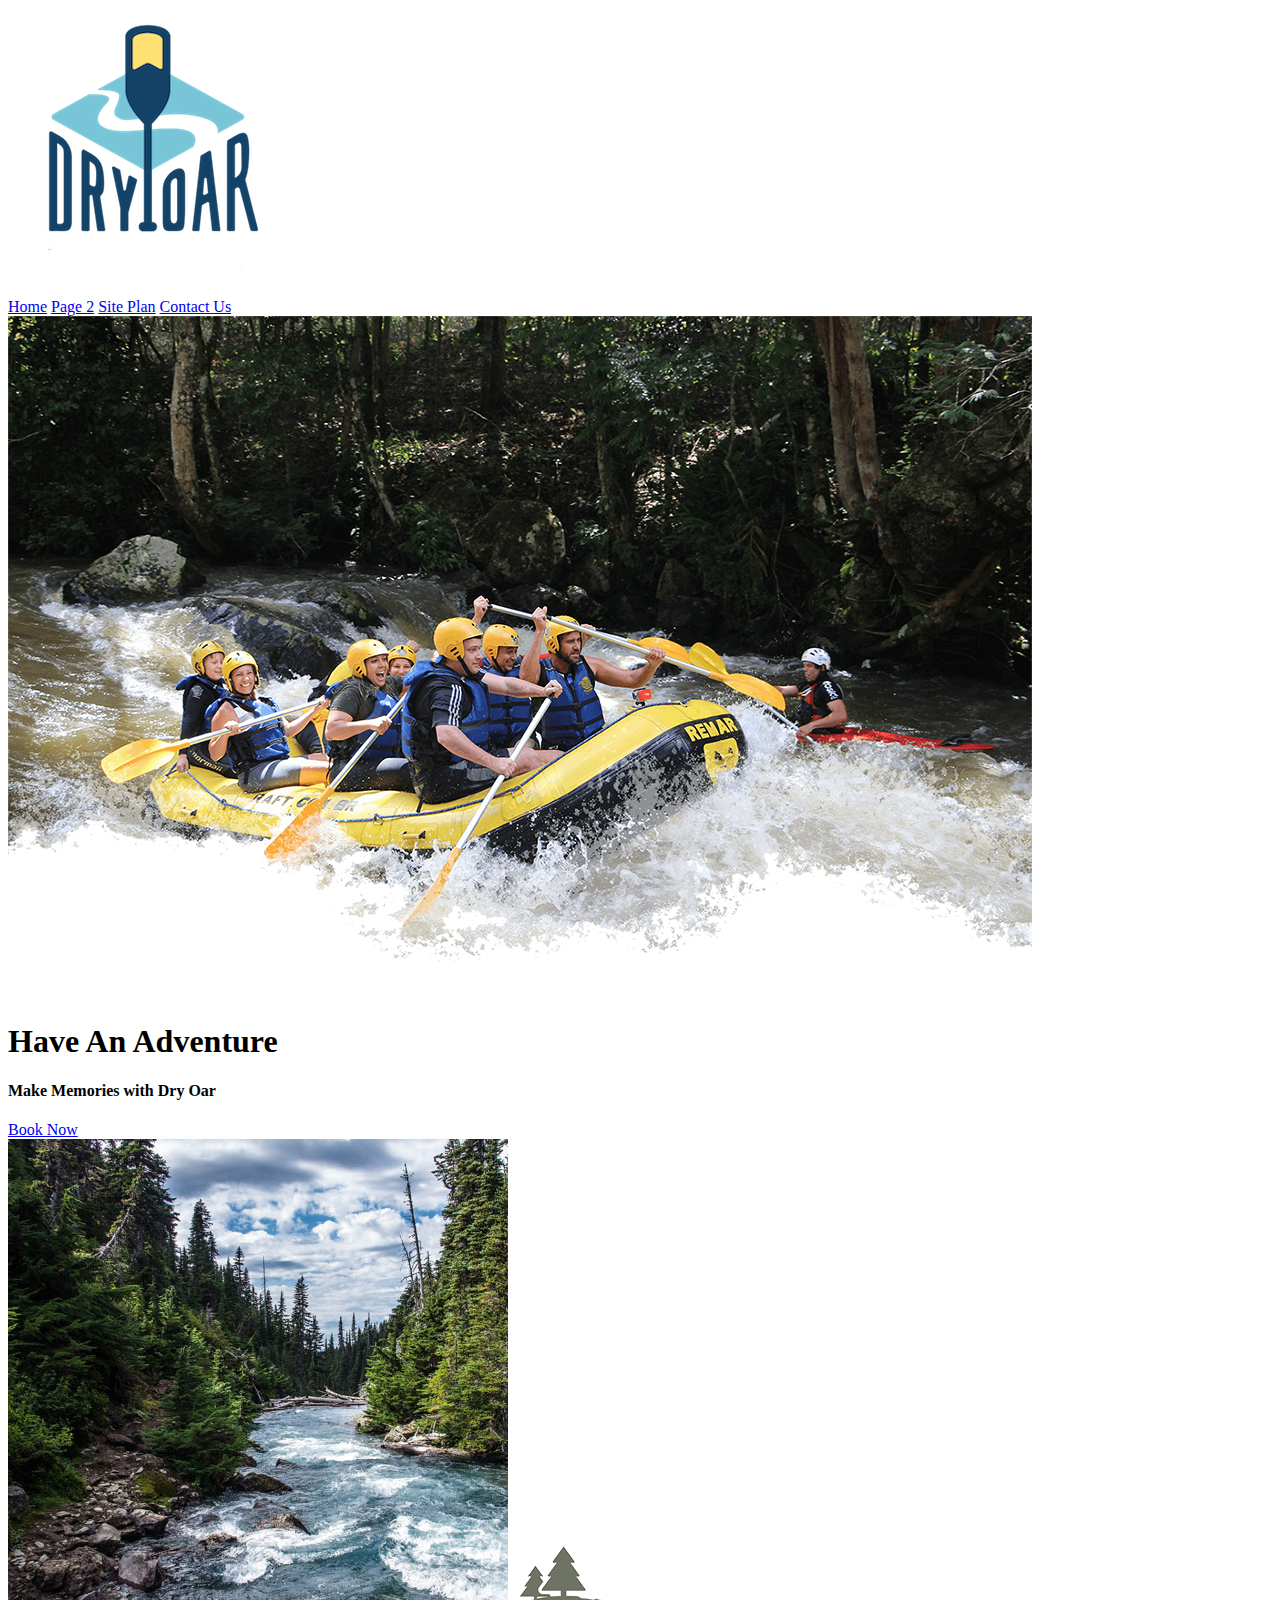
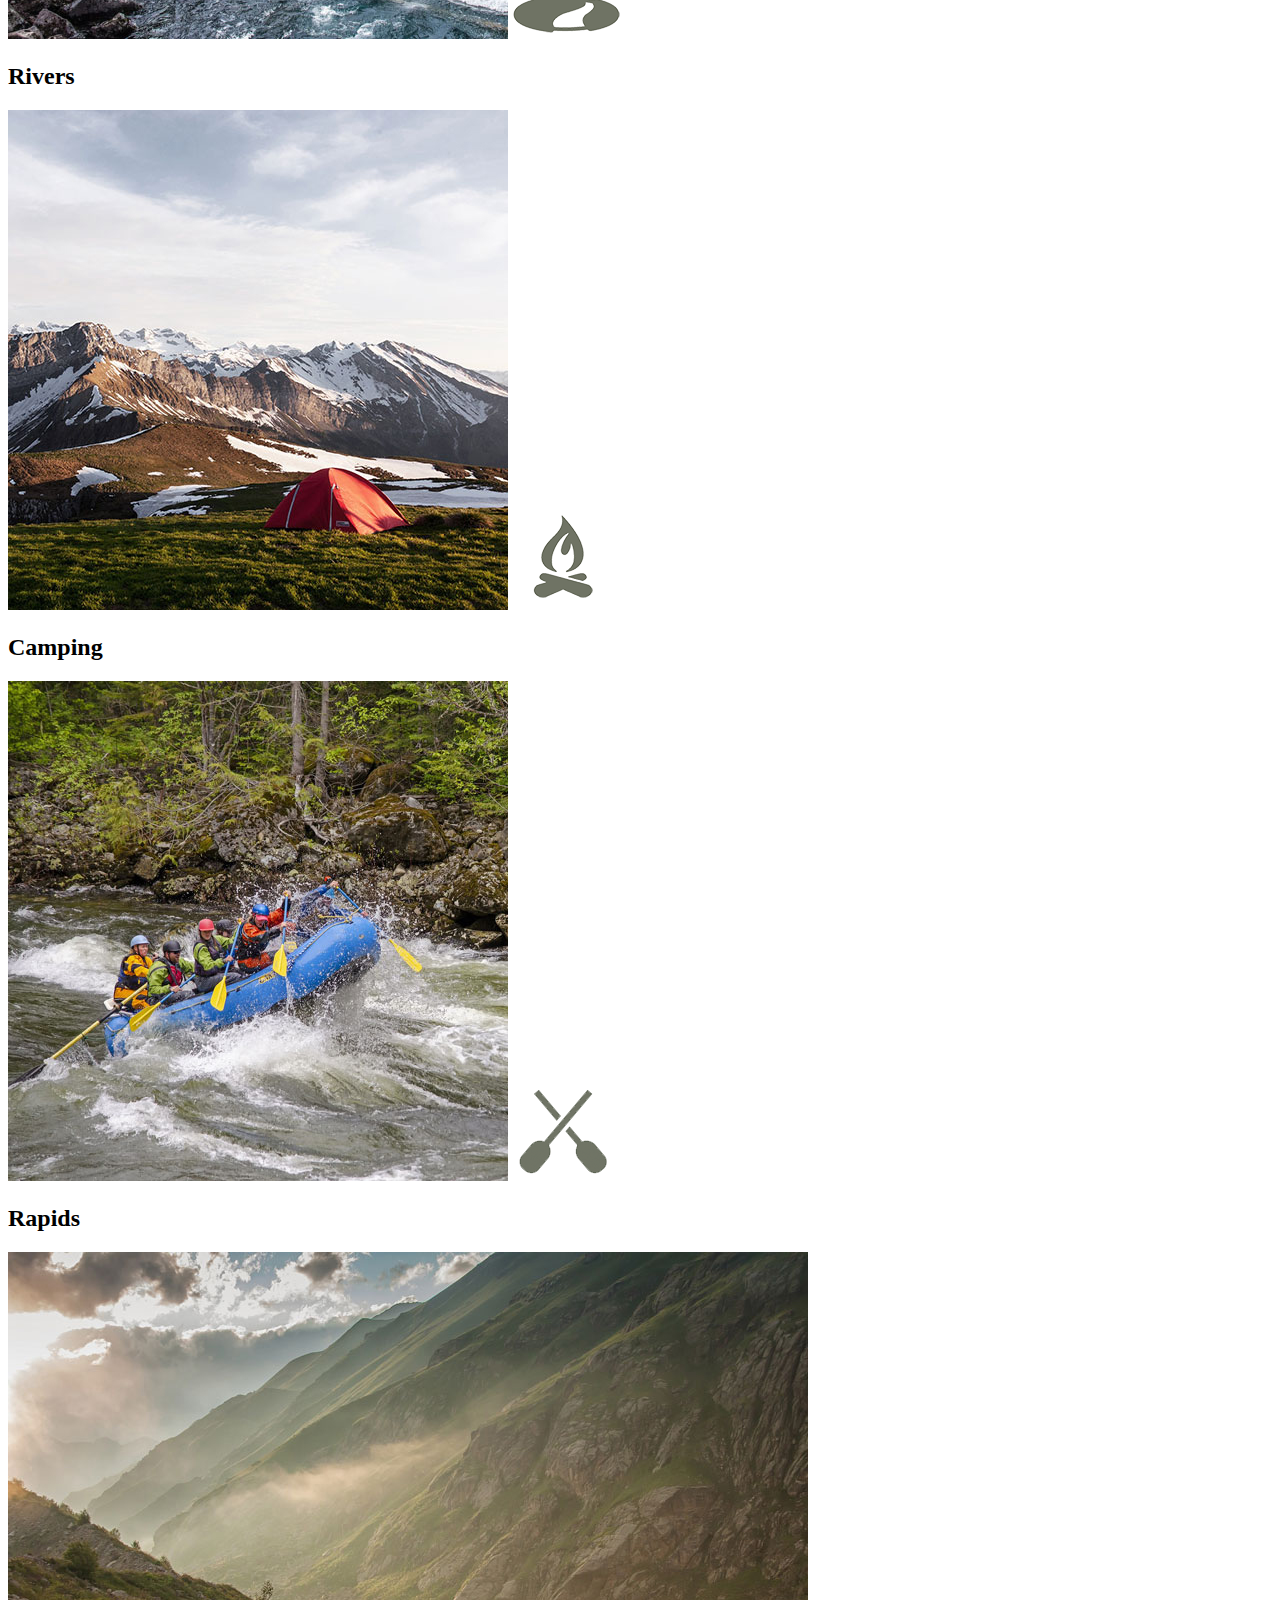
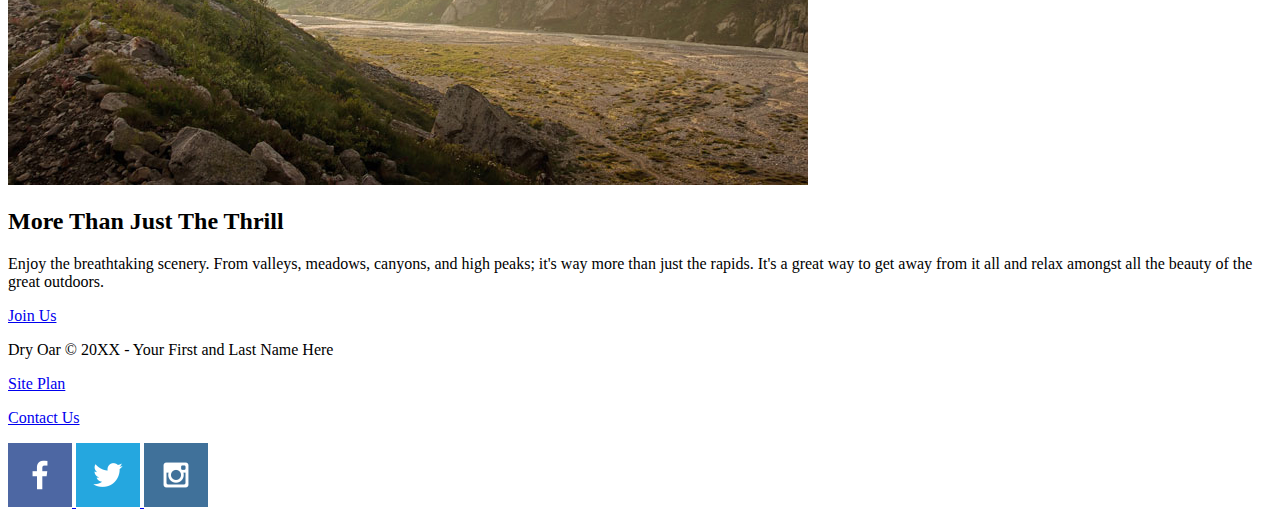
==== wwr/index.html @ 4fd307d6 "added a home page to my wwr page." ====
<!DOCTYPE html>
<html lang="en"> 
<head>
    <meta charset="UTF-8">
    <meta http-equiv="X-UA-Compatible" content="IE=edge">
    <meta name="viewport" content="width=device-width, initial-scale=1.0">
    <title>Whitewater Rating Made Easy</title>
</head>
<body>
    <header>
        <a id="logo_link" href="index.html">
            <img class="logo" src="images/logo.png" alt="Dry Oar Logo">
        </a>
        <nav>
            <a href="index.html">Home</a>
            <a href="#">Page 2</a>
            <a href="site-plan-rafting.html">Site Plan</a>
            <a href="contactus.html">Contact Us</a>
        </nav>
    </header>
<div id="hero">
    <div id="hero-box">
        <img id="hero-img" src="images/hero.png" alt="People enjoying white water rafting">
    </div>
    <section id="hero-msg">
        <h1 class="home-title">Have An Adventure</h1>
        <h4>Make Memories with Dry Oar </h4>
        <div class='button-box'>
            <a class='book' href="contactus.html">Book Now</a>
        </div>
    </section>
</div>
<main class="home-grid">
    <section class="rivers-card">
        <img class="card-img" src="images/rivers.jpg" alt="river in forest">
        <img class="icon" src="images/river_icon.png" alt="river icon">
        <h2>Rivers</h2>
    </section>
    <section class="camping-card">
        <img class="card-img" src="images/camping.jpg" alt="tent in mountains">
        <img class="icon" src="images/fire_icon.png" alt="fire icon">
        <h2>Camping</h2>
    </section>
    <section class="rapids-card">
        <img class="card-img" src="images/rapids.jpg" alt="rafting boat">
        <img class="icon" src="images/oars.png" alt="oars icon">
        <h2>Rapids</h2>
    </section>
    <img class="mountains" src="images/mountains.jpg" alt="Misty mountains">
    <section class="msg">
        <h2>More Than Just The Thrill</h2>
        <p>Enjoy the breathtaking scenery. From valleys, meadows, canyons, and high peaks; it's way more than just the rapids. It's a great way to get away from it all and relax amongst all the beauty of the great outdoors. </p>
        <a class='join' href="rivers.html">Join Us</a>
    </section>
</main>
<footer>
    <p>Dry Oar &copy; 20XX - Your First and Last Name Here</p>
    <p><a href="site-plan-rafting.html">Site Plan</a></p>
    <p><a href="contactus.html">Contact Us</a></p>
    <div class="social">
        <a href="https://facebook.com">
            <img src="images/facebook.png" alt="fb icon">
        </a>
        <a href="https://twitter.com">
            <img src="images/twitter.png" alt="twitter icon">
        </a>
        <a href="https://instagram.com">
            <img src="images/instagram.png" alt="instagram icon">
        </a>
    </div>
</footer>
</body>
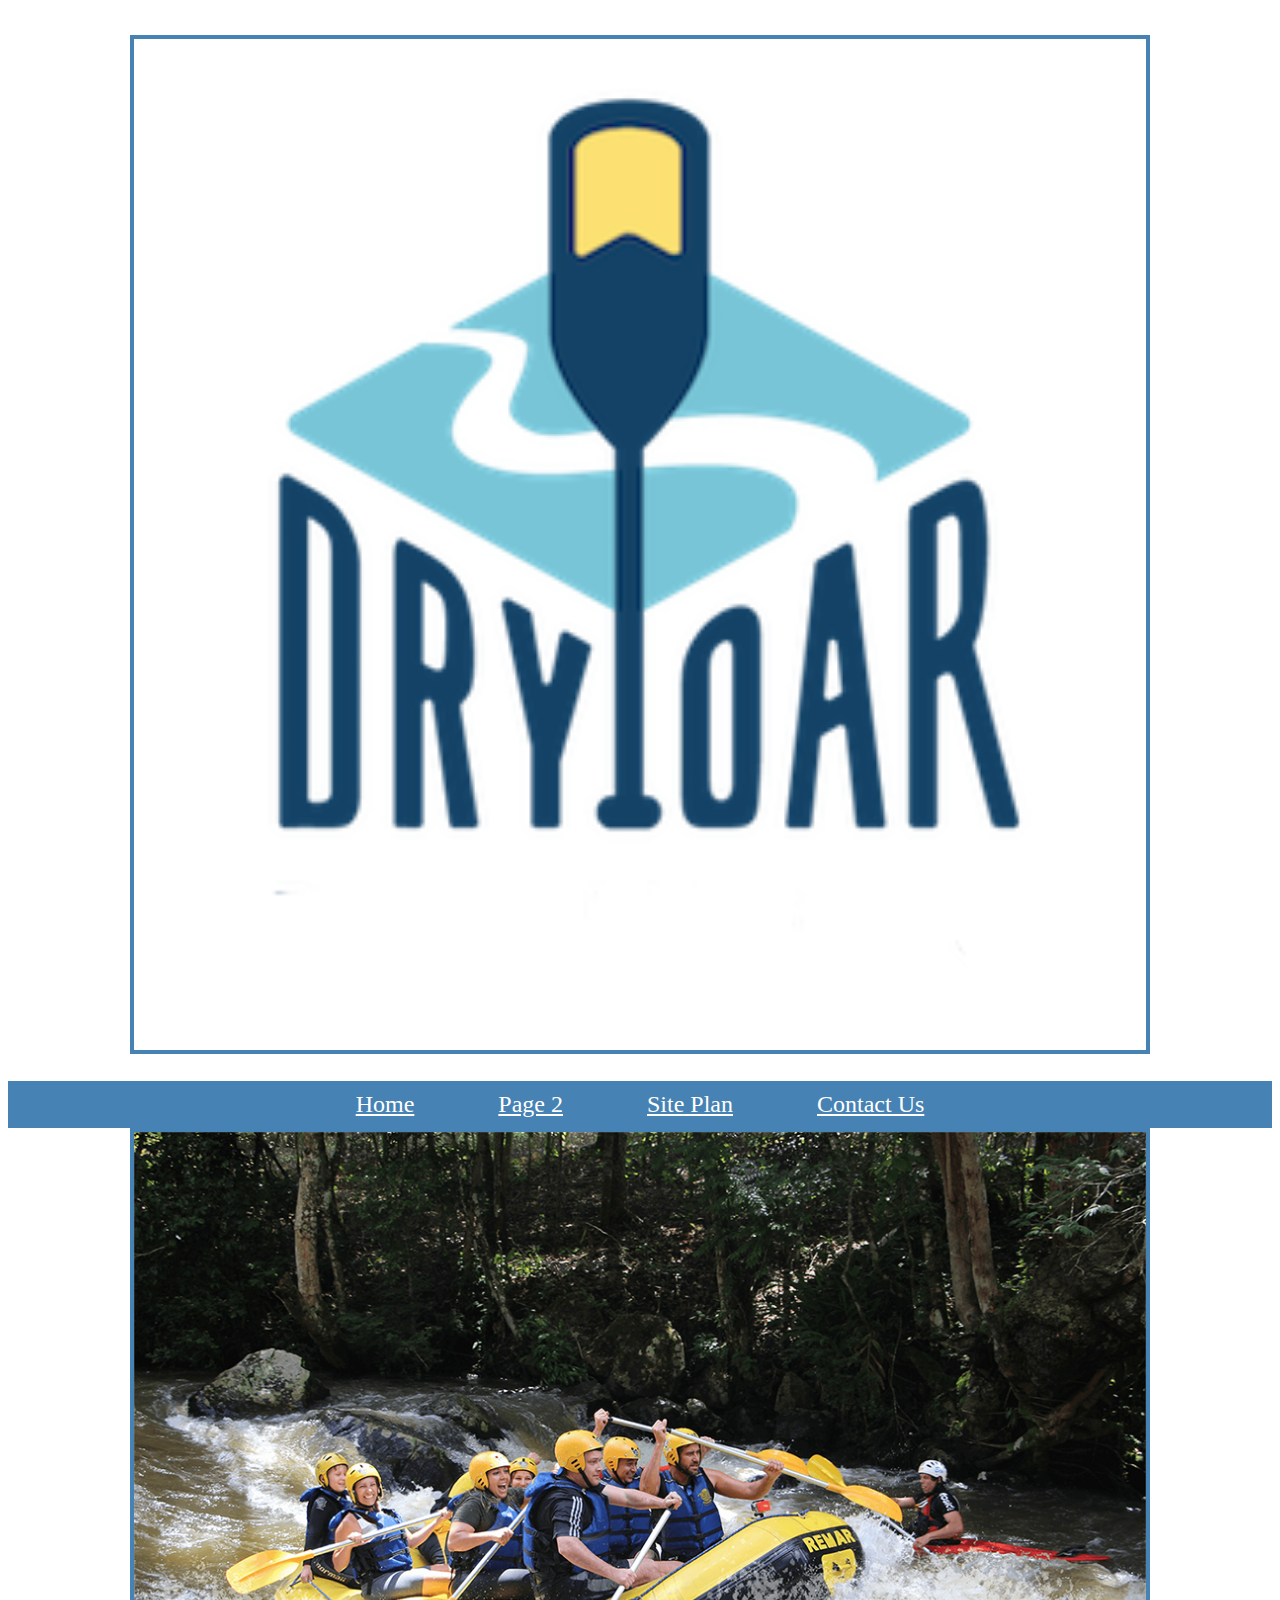
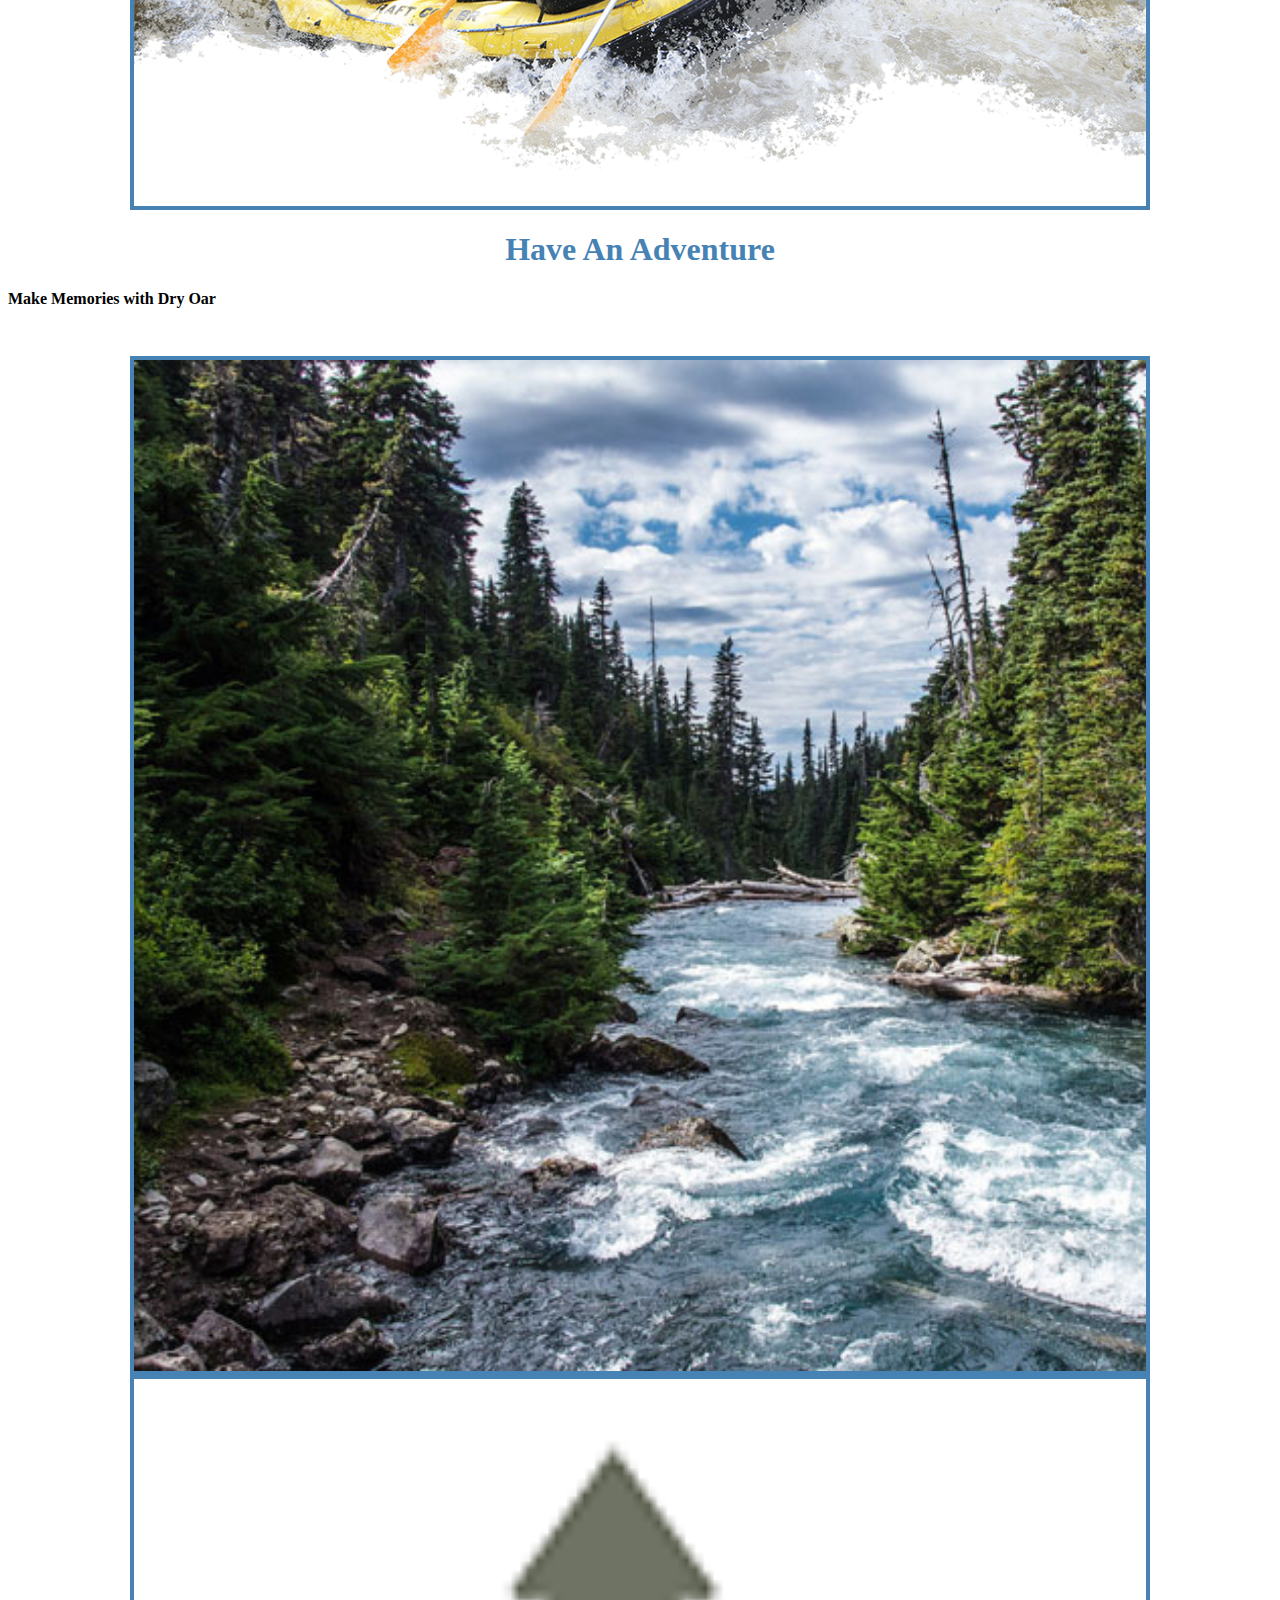
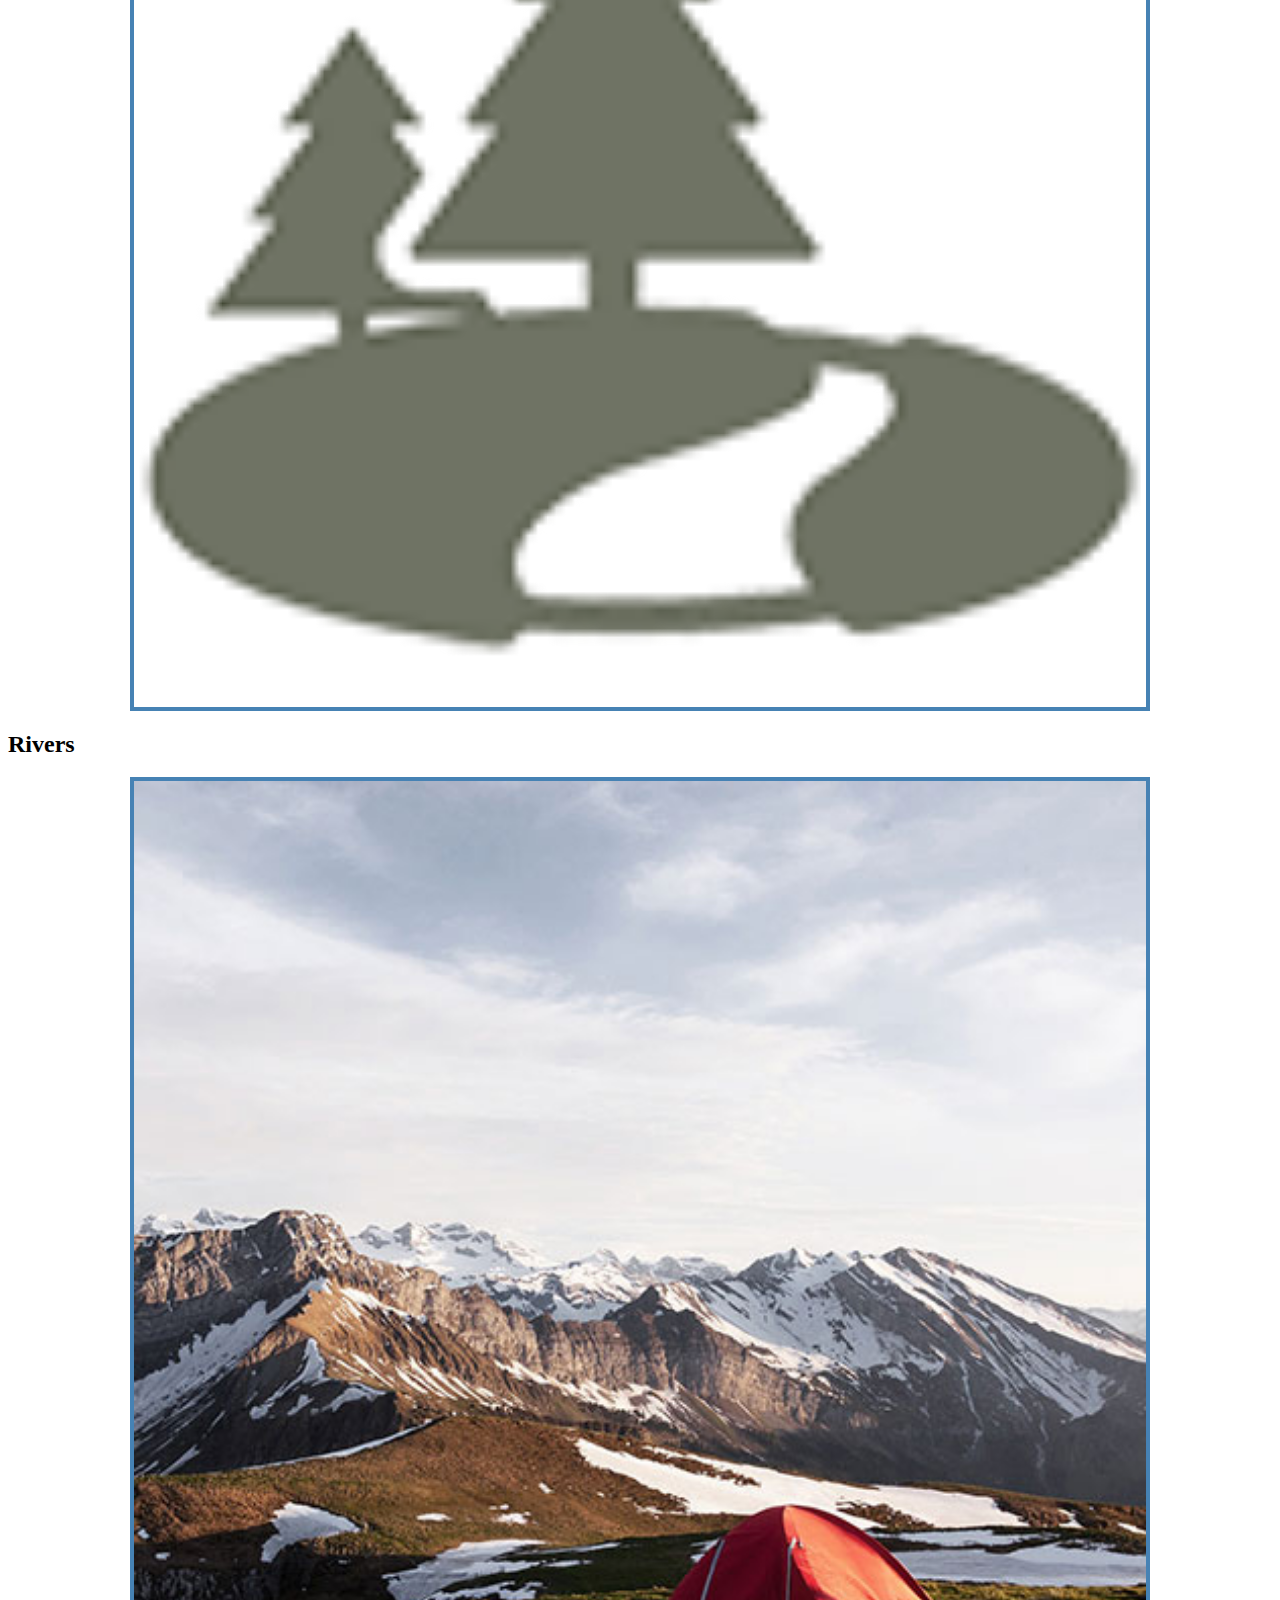
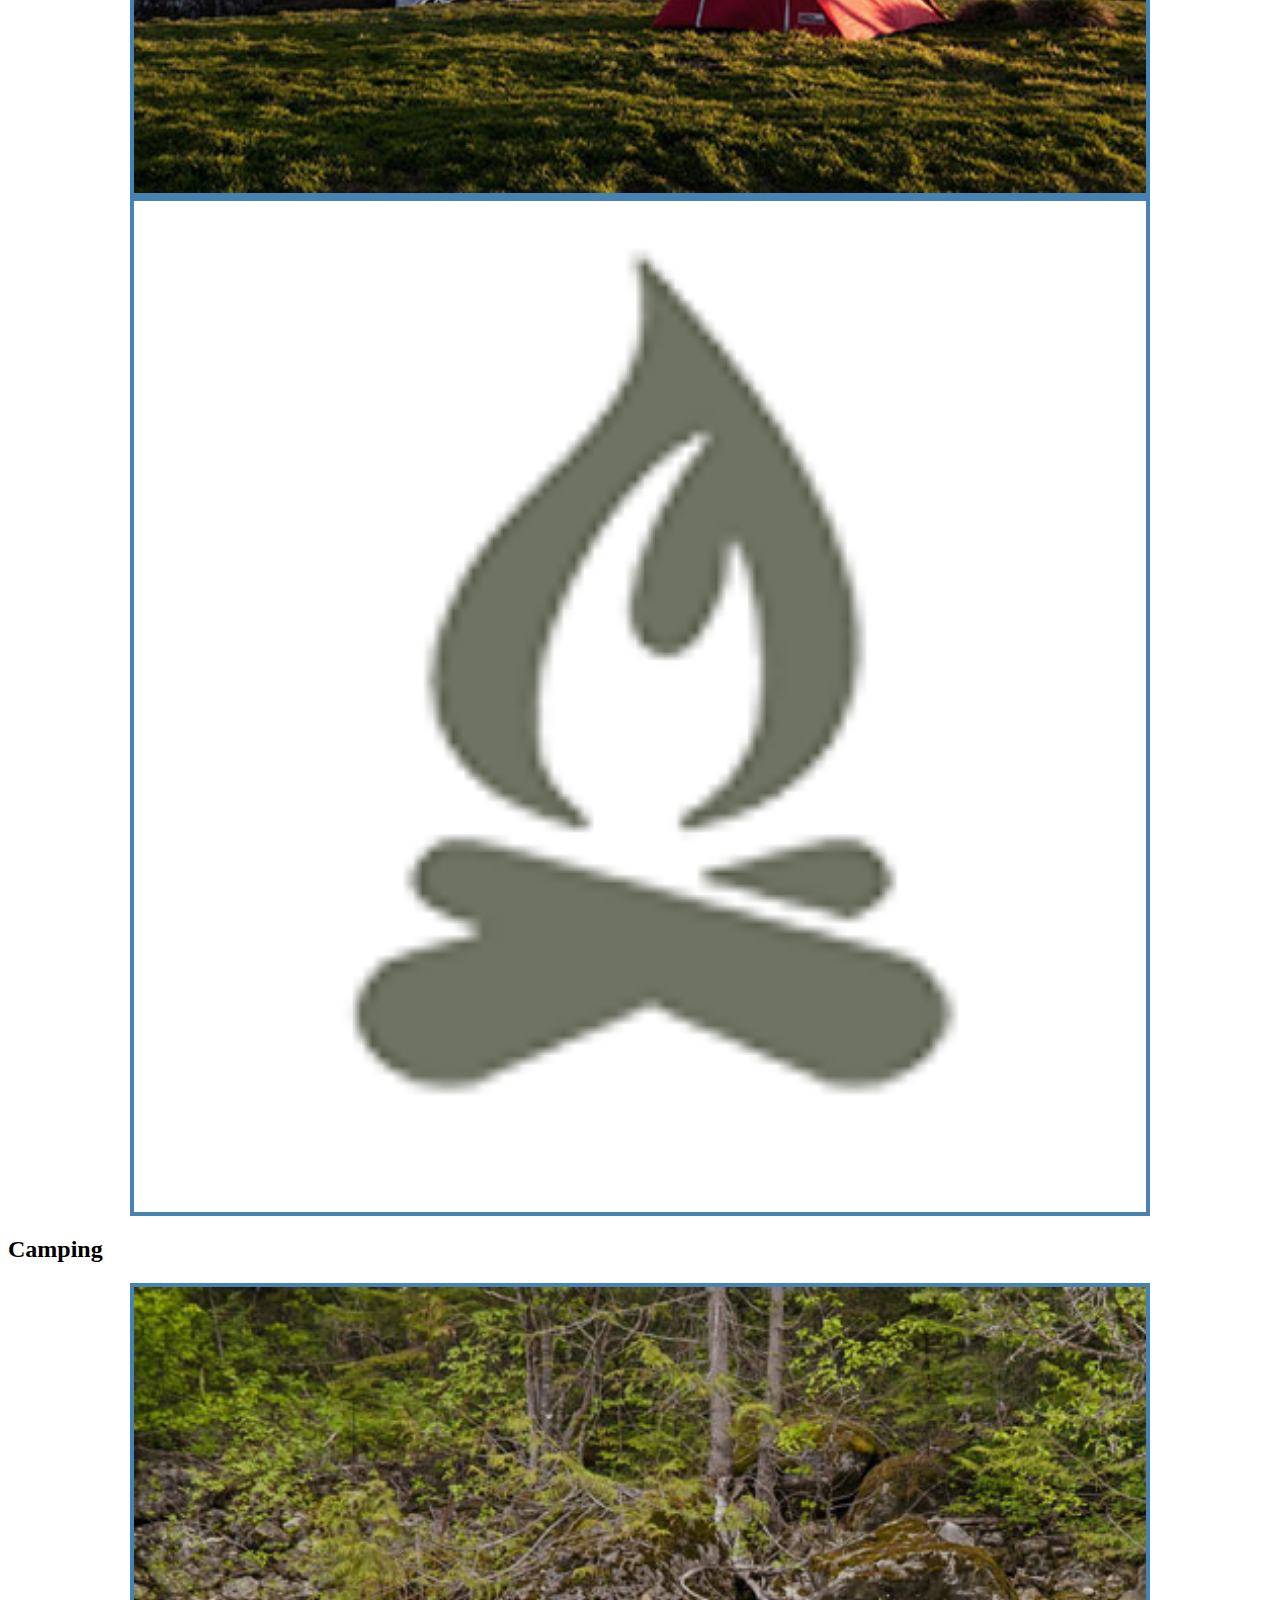
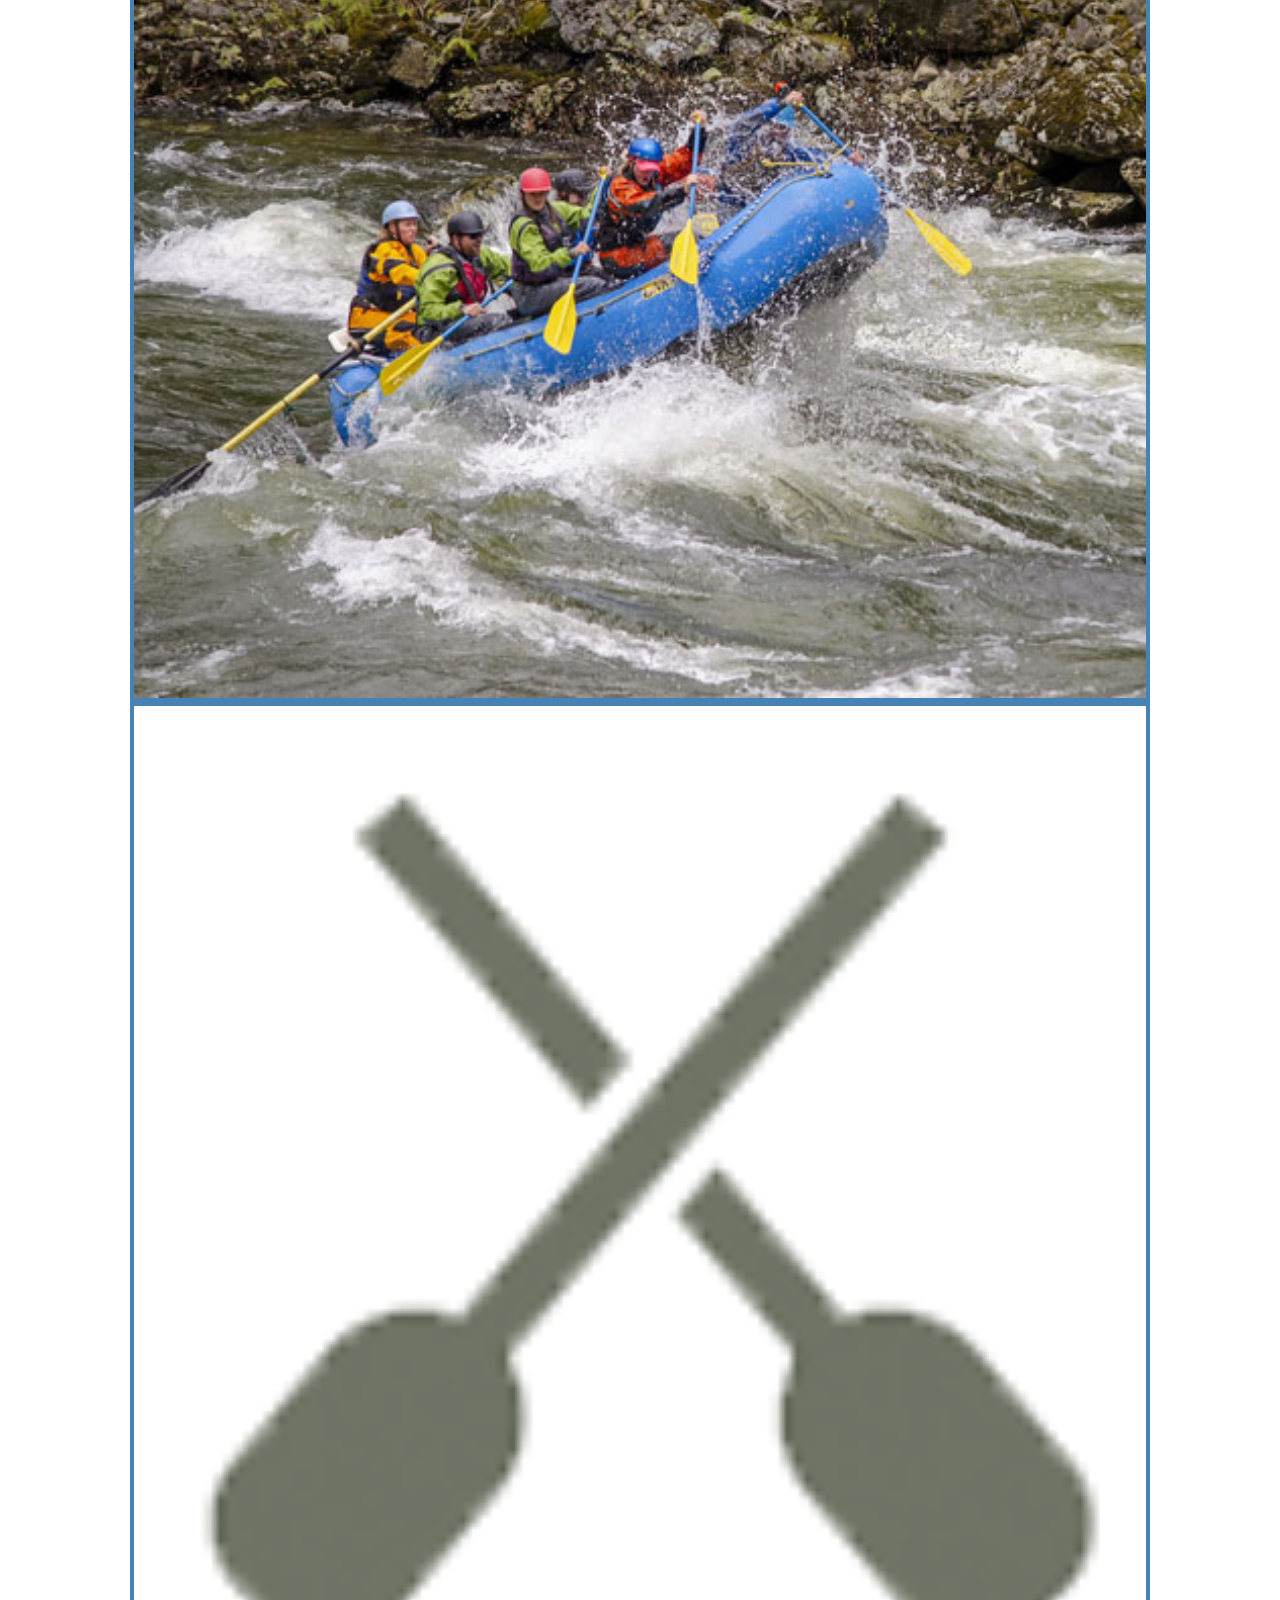
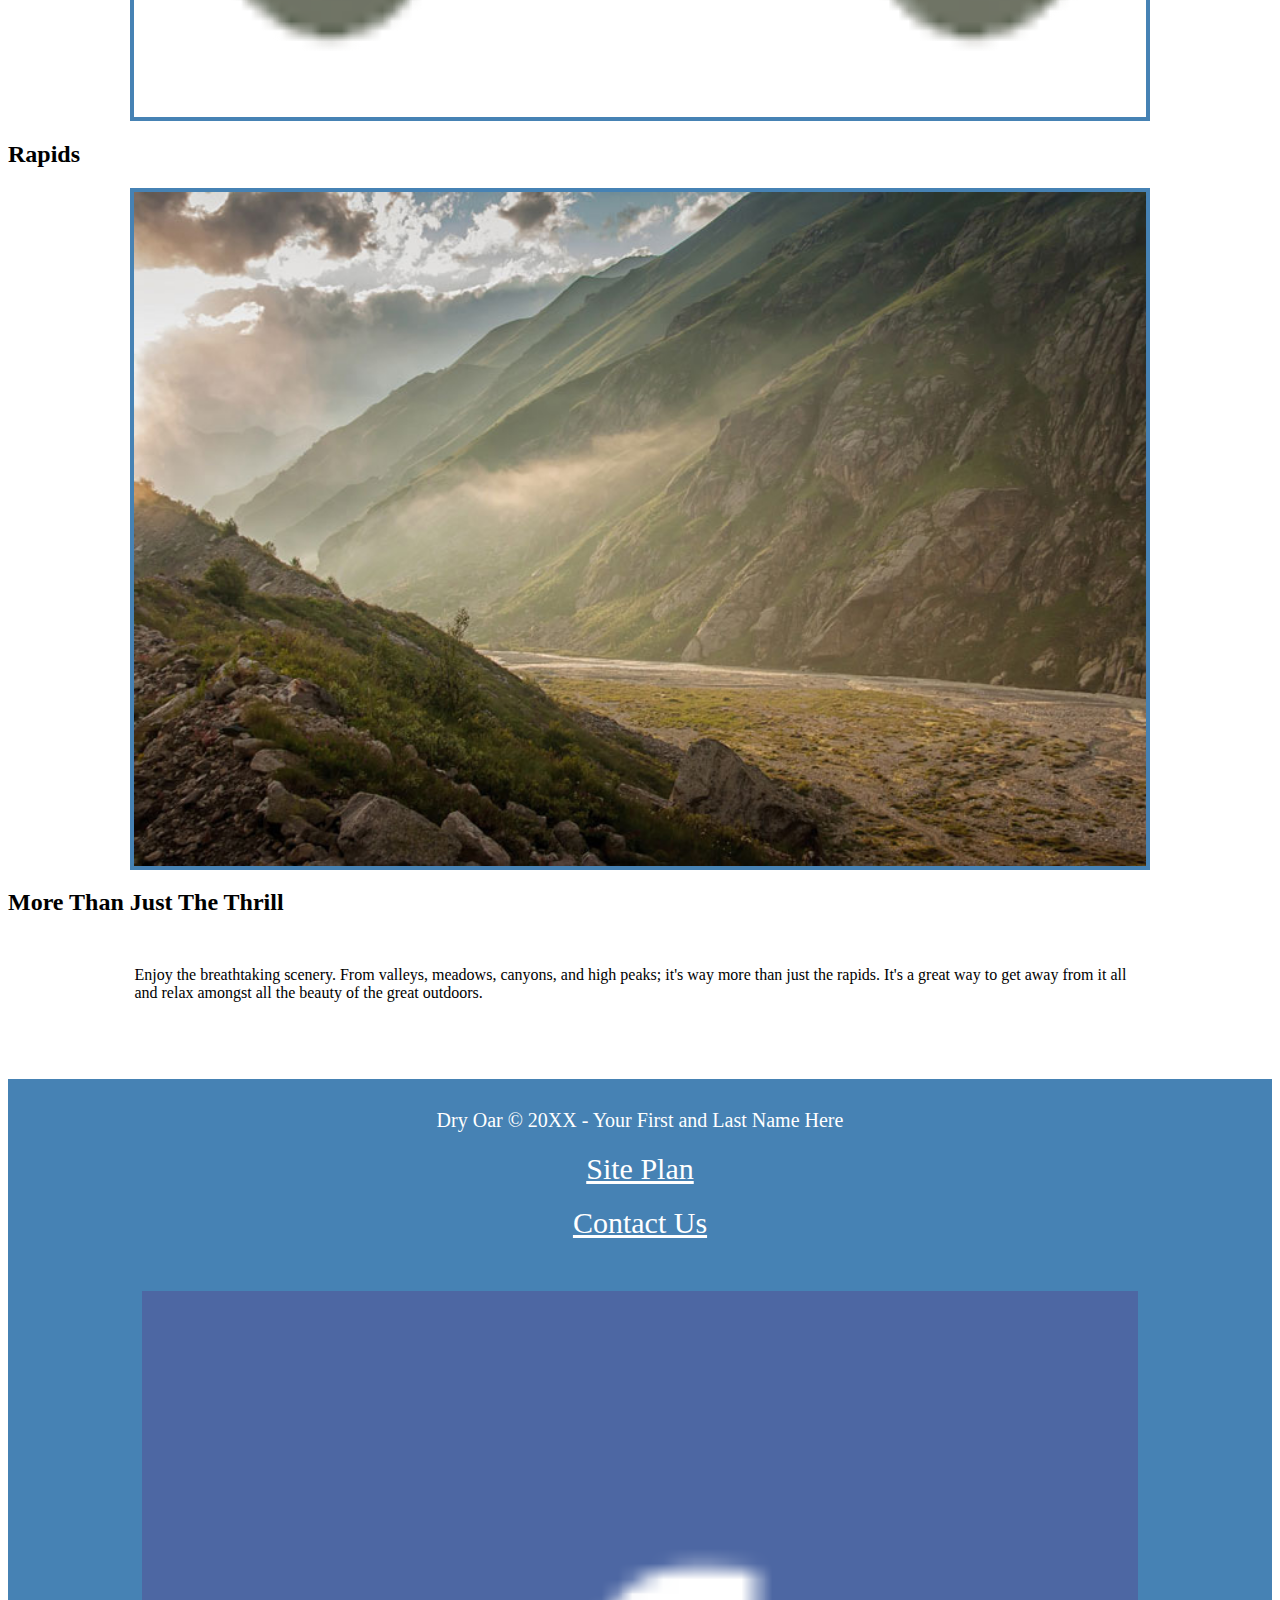
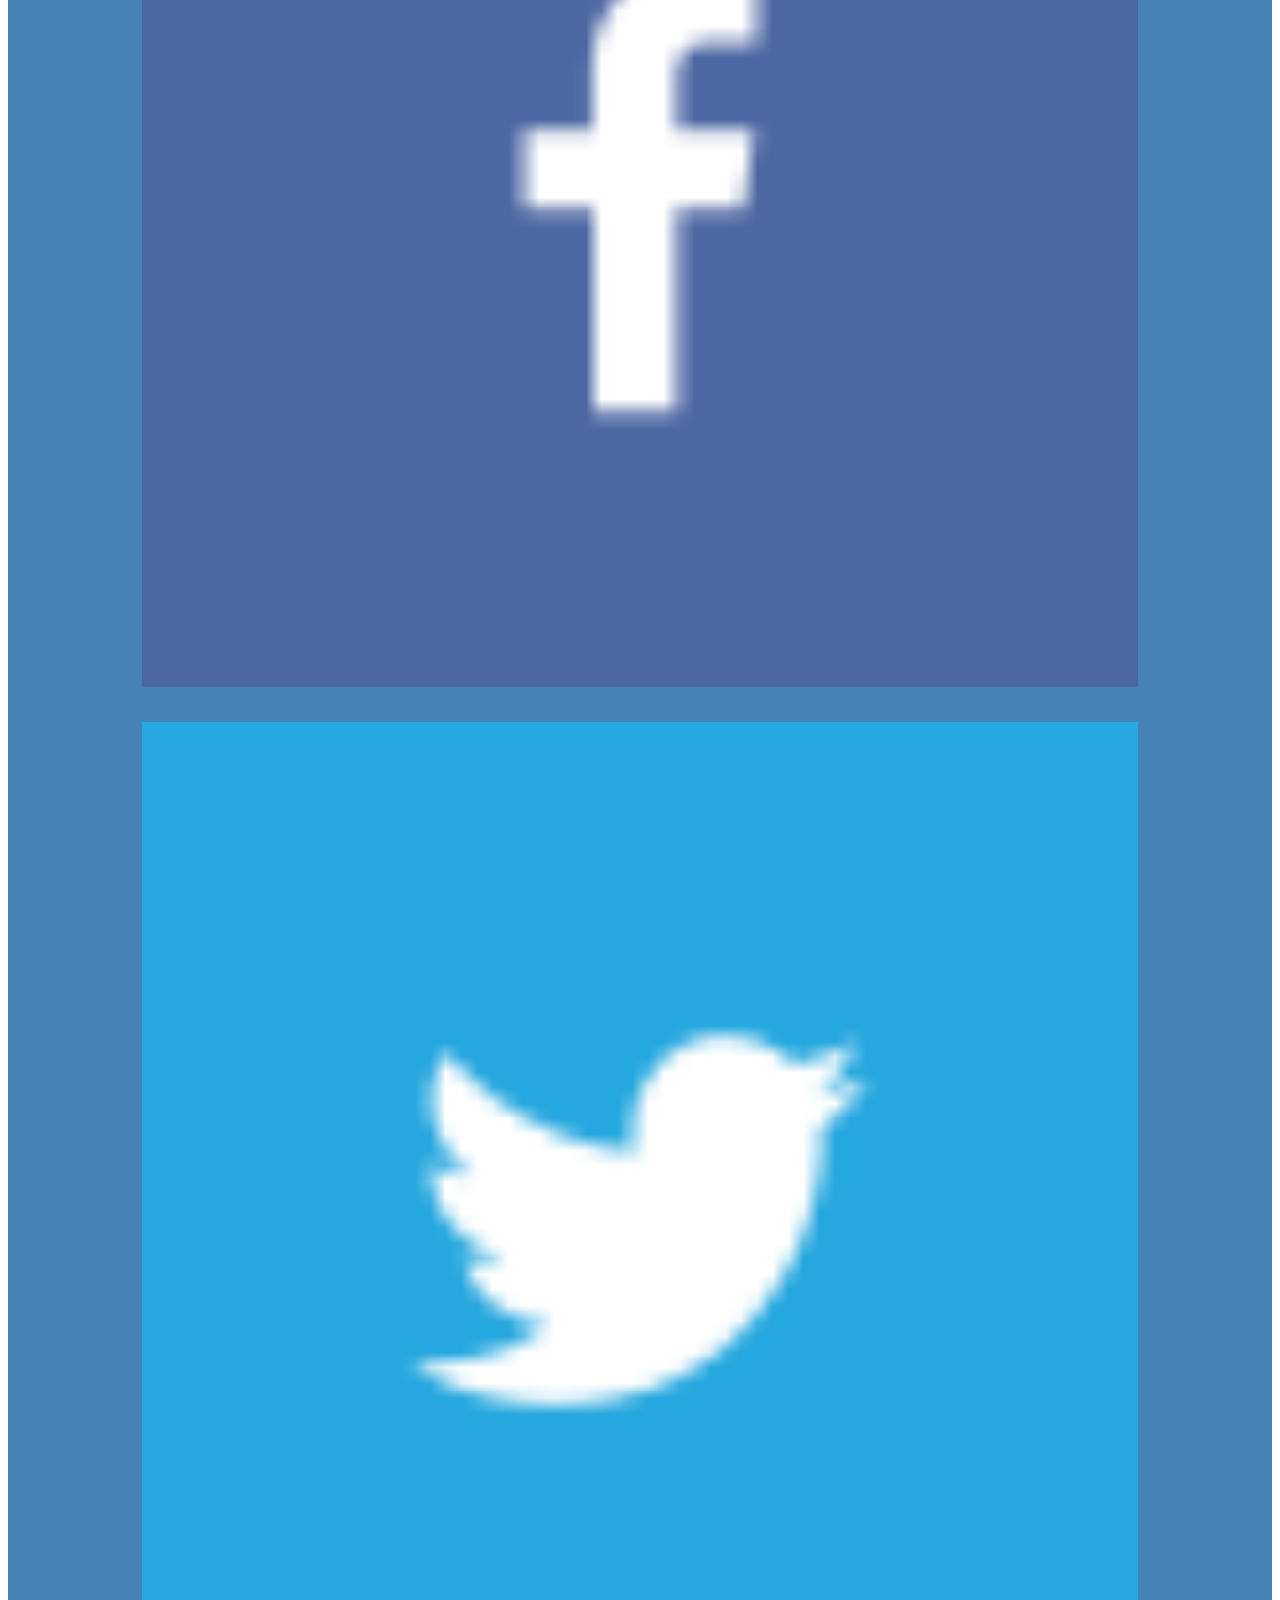
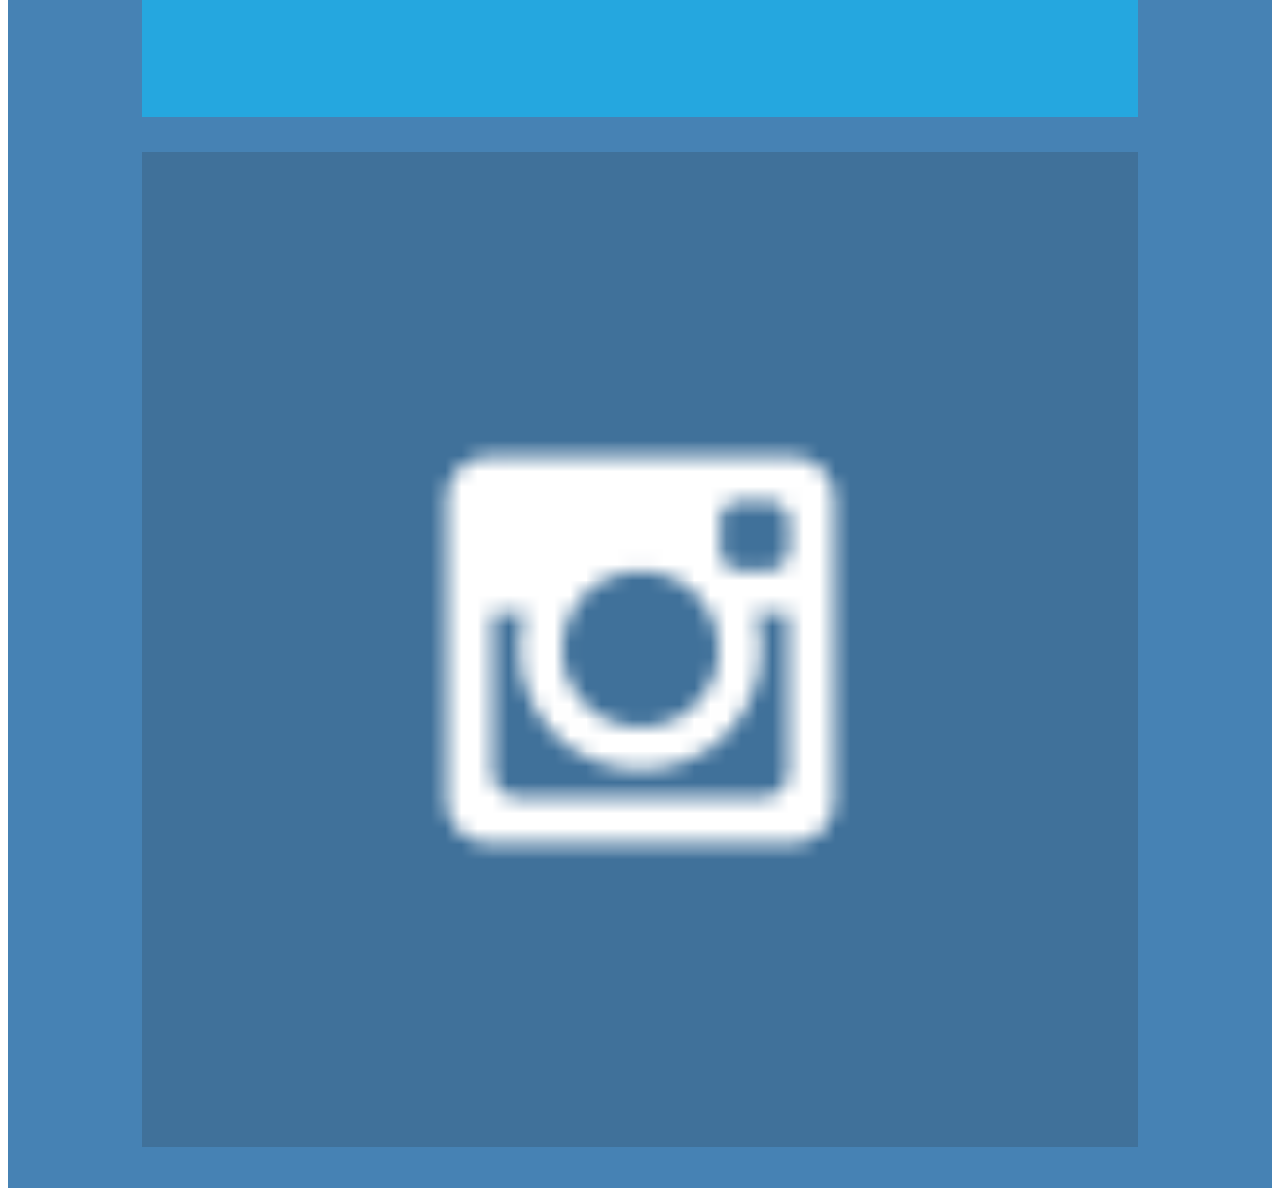
==== commit 486f2be0: "added new css to two of my pages" ====
--- a/wwr/index.html
+++ b/wwr/index.html
@@ -1,6 +1,7 @@
 <!DOCTYPE html>
 <html lang="en"> 
 <head>
+    <link rel="stylesheet" href="styles/style.css">
     <meta charset="UTF-8">
     <meta http-equiv="X-UA-Compatible" content="IE=edge">
     <meta name="viewport" content="width=device-width, initial-scale=1.0">
@@ -59,13 +60,20 @@
     <p><a href="contactus.html">Contact Us</a></p>
     <div class="social">
         <a href="https://facebook.com">
+            <a href="https://facebook.com" target="_blank">
+
             <img src="images/facebook.png" alt="fb icon">
         </a>
         <a href="https://twitter.com">
+            <a href="https://twitter.com" target="_blank">
+
             <img src="images/twitter.png" alt="twitter icon">
         </a>
         <a href="https://instagram.com">
+            <a href="https://instagram.com" target="_blank">
+
             <img src="images/instagram.png" alt="instagram icon">
+
         </a>
     </div>
 </footer>
--- a/wwr/styles/style.css
+++ b/wwr/styles/style.css
@@ -0,0 +1,7 @@
+a {color: white;margin: 40px;font-size: 1.5em;}
+h1{text-align: center; color: steelblue;}
+img {width: 80%; display: block; margin: 0 auto; border: 4px solid steelblue;}
+main p {width: 80%; margin: 50px auto;}
+nav, footer {text-align: center; background-color: steelblue; color: white; padding: 10px;}
+footer p {font-size: 20px; margin: 20px auto;}
+a:hover {background-color: white; color: steelblue;}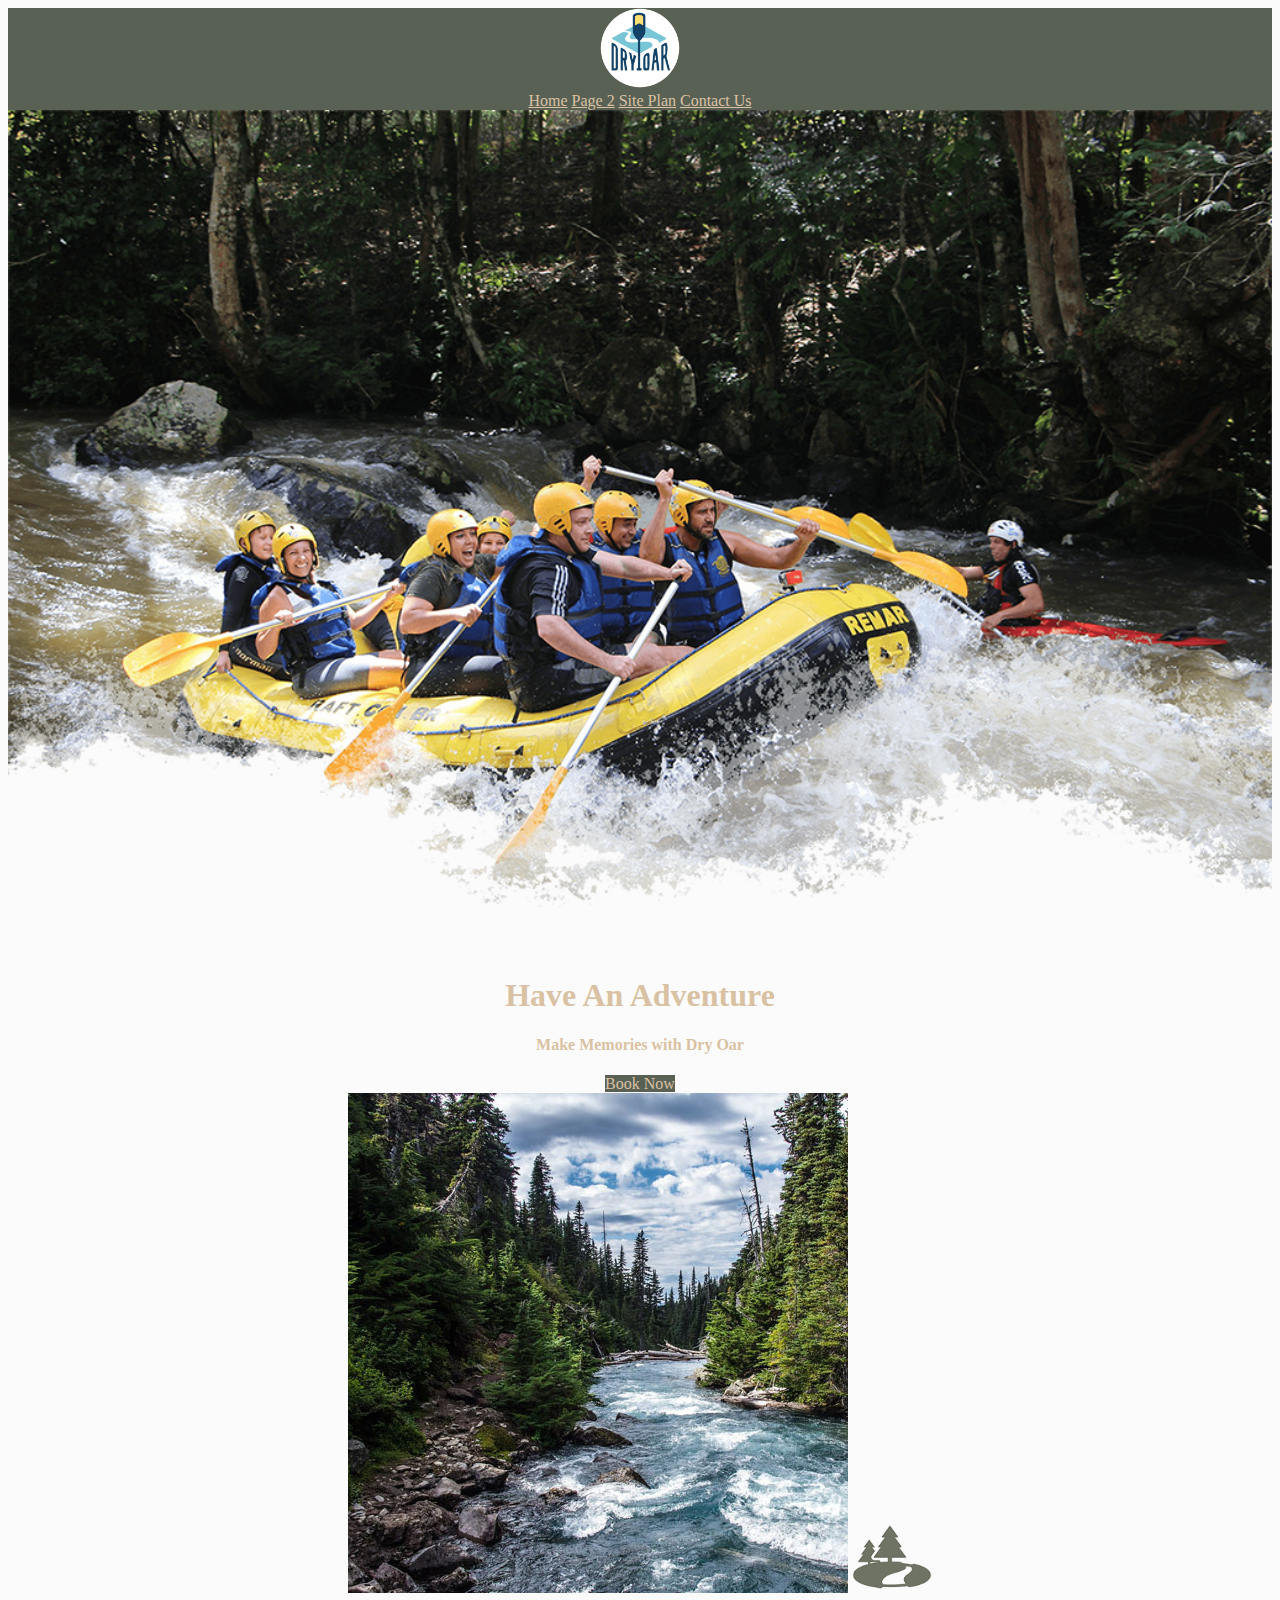
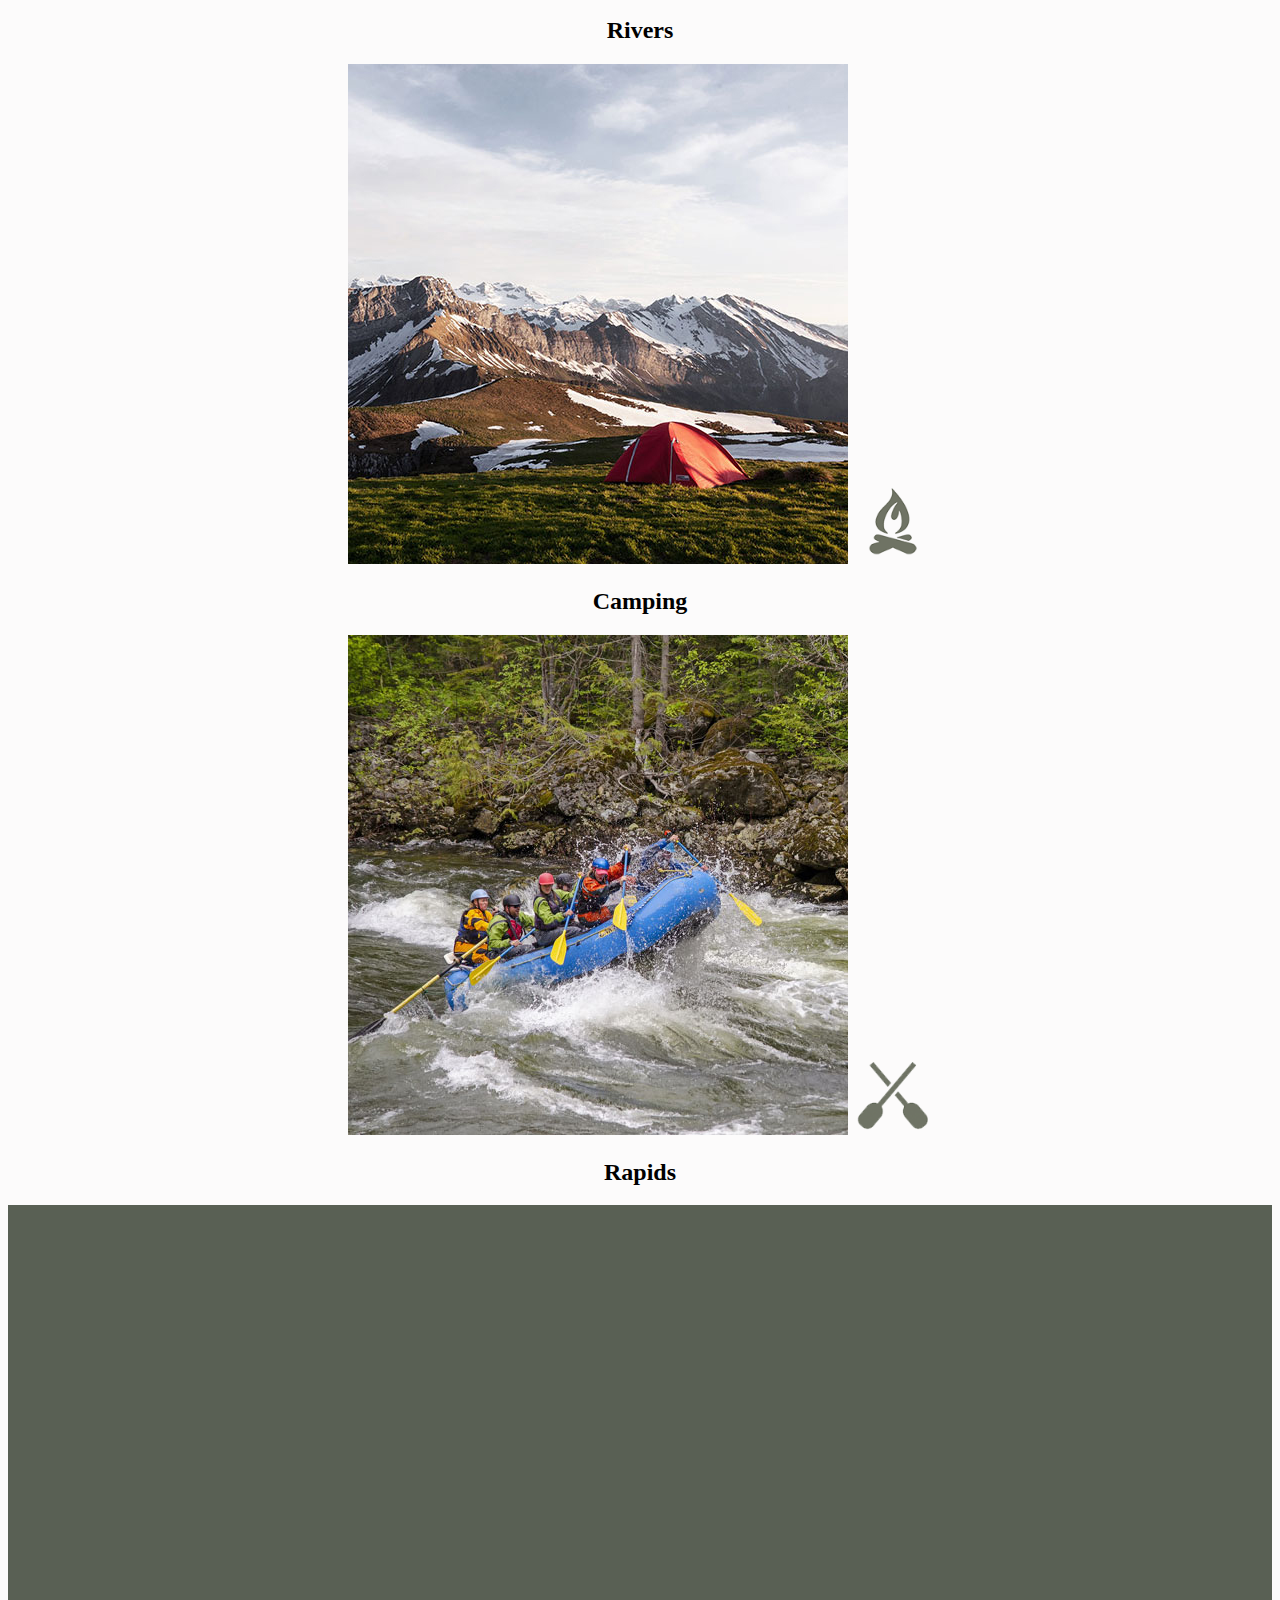
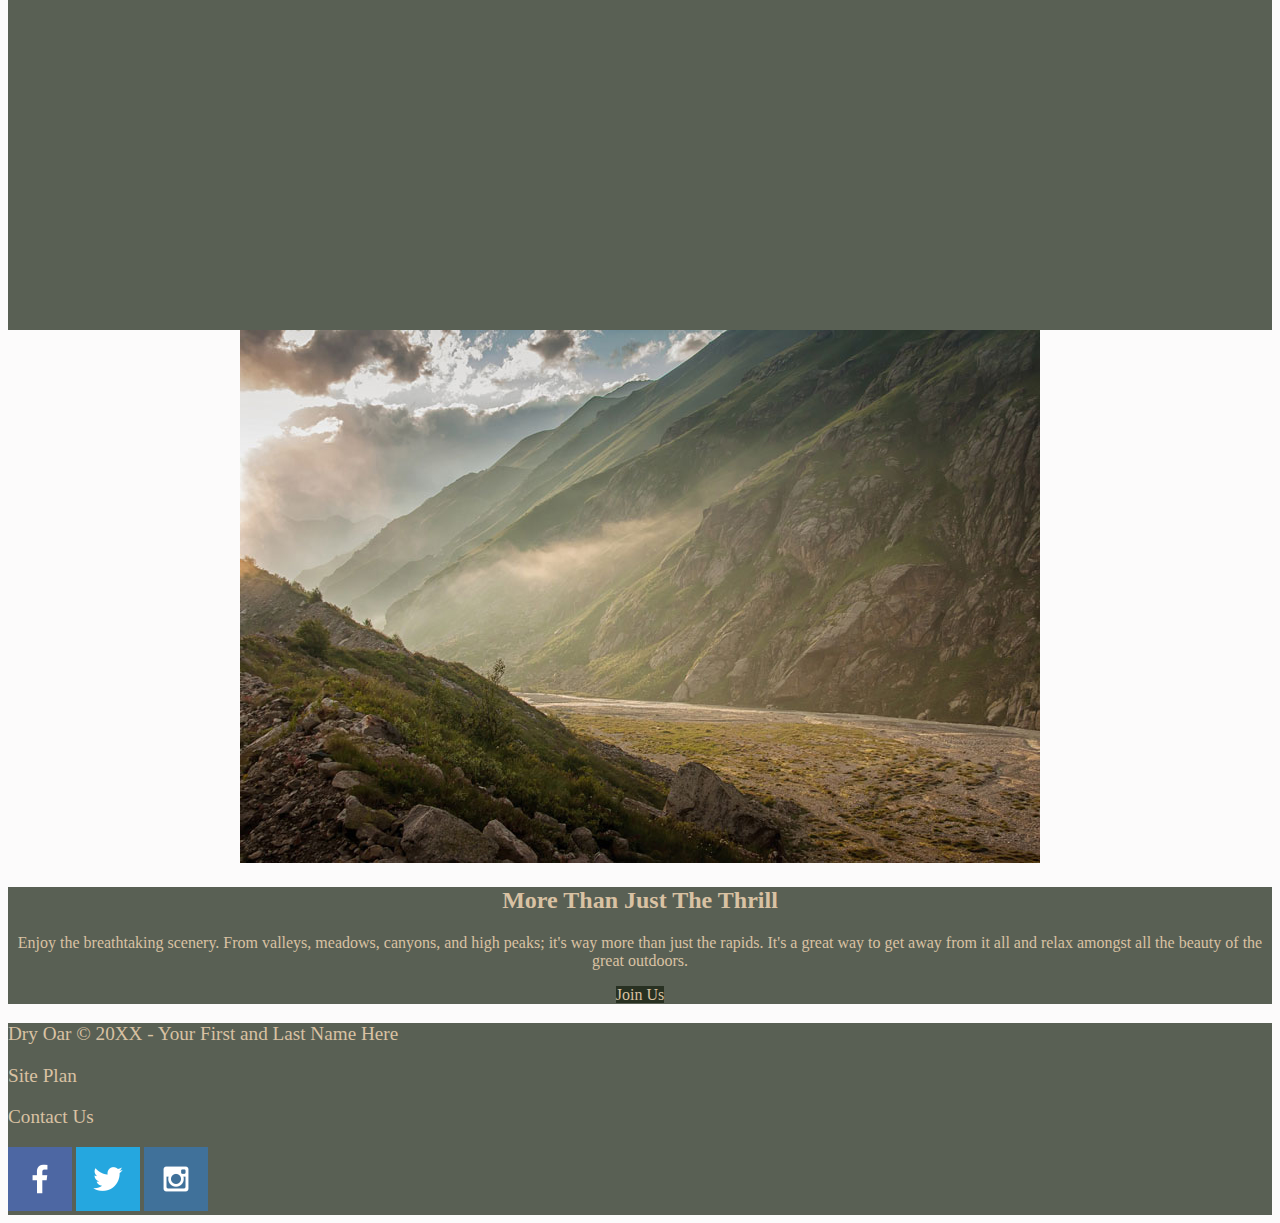
==== commit 4bdd78f4: "added all the css needed for the index created for wwr" ====
--- a/wwr/index.html
+++ b/wwr/index.html
@@ -8,52 +8,55 @@
     <title>Whitewater Rating Made Easy</title>
 </head>
 <body>
-    <header>
-        <a id="logo_link" href="index.html">
-            <img class="logo" src="images/logo.png" alt="Dry Oar Logo">
-        </a>
-        <nav>
-            <a href="index.html">Home</a>
-            <a href="#">Page 2</a>
-            <a href="site-plan-rafting.html">Site Plan</a>
-            <a href="contactus.html">Contact Us</a>
-        </nav>
-    </header>
-<div id="hero">
-    <div id="hero-box">
-        <img id="hero-img" src="images/hero.png" alt="People enjoying white water rafting">
+    <div id="content">
+            <header>
+                <a id="logo_link" href="index.html">
+                    <img class="logo" src="images/logo.png" alt="Dry Oar Logo">
+                </a>
+                <nav>
+                    <a href="index.html">Home</a>
+                    <a href="#">Page 2</a>
+                    <a href="site-plan-rafting.html">Site Plan</a>
+                    <a href="contactus.html">Contact Us</a>
+                </nav>
+            </header>
+        <div id="hero">
+            <div id="hero-box">
+                <img id="hero-img" src="images/hero.png" alt="People enjoying white water rafting">
+            </div>
+            <section id="hero-msg">
+                <h1 class="home-title">Have An Adventure</h1>
+                <h4>Make Memories with Dry Oar </h4>
+                <div class='button-box'>
+                    <a class='book' href="contactus.html">Book Now</a>
+                </div>
+            </section>
+        </div>
+        <main class="home-grid">
+            <section class="rivers-card">
+                <img class="card-img" src="images/rivers.jpg" alt="river in forest">
+                <img class="icon" src="images/river_icon.png" alt="river icon">
+                <h2>Rivers</h2>
+            </section>
+            <section class="camping-card">
+                <img class="card-img" src="images/camping.jpg" alt="tent in mountains">
+                <img class="icon" src="images/fire_icon.png" alt="fire icon">
+                <h2>Camping</h2>
+            </section>
+            <section class="rapids-card">
+                <img class="card-img" src="images/rapids.jpg" alt="rafting boat">
+                <img class="icon" src="images/oars.png" alt="oars icon">
+                <h2>Rapids</h2>
+            </section>
+            <div id="background"></div>
+            <img class="mountains" src="images/mountains.jpg" alt="Misty mountains">
+            <section class="msg">
+                <h2>More Than Just The Thrill</h2>
+                <p>Enjoy the breathtaking scenery. From valleys, meadows, canyons, and high peaks; it's way more than just the rapids. It's a great way to get away from it all and relax amongst all the beauty of the great outdoors. </p>
+                <a class='join' href="rivers.html">Join Us</a>
+            </section>
+            </main>
     </div>
-    <section id="hero-msg">
-        <h1 class="home-title">Have An Adventure</h1>
-        <h4>Make Memories with Dry Oar </h4>
-        <div class='button-box'>
-            <a class='book' href="contactus.html">Book Now</a>
-        </div>
-    </section>
-</div>
-<main class="home-grid">
-    <section class="rivers-card">
-        <img class="card-img" src="images/rivers.jpg" alt="river in forest">
-        <img class="icon" src="images/river_icon.png" alt="river icon">
-        <h2>Rivers</h2>
-    </section>
-    <section class="camping-card">
-        <img class="card-img" src="images/camping.jpg" alt="tent in mountains">
-        <img class="icon" src="images/fire_icon.png" alt="fire icon">
-        <h2>Camping</h2>
-    </section>
-    <section class="rapids-card">
-        <img class="card-img" src="images/rapids.jpg" alt="rafting boat">
-        <img class="icon" src="images/oars.png" alt="oars icon">
-        <h2>Rapids</h2>
-    </section>
-    <img class="mountains" src="images/mountains.jpg" alt="Misty mountains">
-    <section class="msg">
-        <h2>More Than Just The Thrill</h2>
-        <p>Enjoy the breathtaking scenery. From valleys, meadows, canyons, and high peaks; it's way more than just the rapids. It's a great way to get away from it all and relax amongst all the beauty of the great outdoors. </p>
-        <a class='join' href="rivers.html">Join Us</a>
-    </section>
-</main>
 <footer>
     <p>Dry Oar &copy; 20XX - Your First and Last Name Here</p>
     <p><a href="site-plan-rafting.html">Site Plan</a></p>
@@ -75,6 +78,6 @@
             <img src="images/instagram.png" alt="instagram icon">
 
         </a>
-    </div>
+</div>
 </footer>
 </body>
--- a/wwr/styles/style.css
+++ b/wwr/styles/style.css
@@ -1,7 +1,41 @@
-a {color: white;margin: 40px;font-size: 1.5em;}
-h1{text-align: center; color: steelblue;}
-img {width: 80%; display: block; margin: 0 auto; border: 4px solid steelblue;}
-main p {width: 80%; margin: 50px auto;}
-nav, footer {text-align: center; background-color: steelblue; color: white; padding: 10px;}
-footer p {font-size: 20px; margin: 20px auto;}
-a:hover {background-color: white; color: steelblue;}+#content{max-width: 1600px; margin: 0 auto; text-align: center; }
+nav a{text-align: center; }
+#hero-msg h1{text-align: center; }
+#hero-msg h4{text-align: center; }
+#hero-img{width: 100%; }
+.button-box{text-align: center; }
+main section{text-align: center; }
+#background{height: 725px;}
+
+body{background-color: #fcfbfb; }
+header{background-color:rgba(20,30,13, .7);}
+nav a:hover{background-color: black; color: #d9c2a3; text-decoration: none; }
+.book{background-color:rgba(20,30,13, .7); }
+.join{background-color:rgba(20,30,13, .7);}
+.book:hover{background-color:rgba(20,30,13, .7);}
+.join:hover{background-color:rgba(20,30,13, .7);}
+#background{background-color:rgba(20,30,13, .7);}
+.msg{background-color:rgba(20,30,13, .7);}
+footer{background-color:rgba(20,30,13, .7);}
+
+nav a{color: #d9c2a3; }
+nav a:hover{color: #d9c2a3; }
+.home-title{color: #d9c2a3; }
+h4{color: #d9c2a3; }
+.book{color: #d9c2a3; }
+.join{color: #d9c2a3; }
+.book:hover{color: #d9c2a3; }
+.join:hover{color: #d9c2a3; }
+.msg h2{color: #d9c2a3; }
+.msg p{color: #d9c2a3; }
+footer{color: #d9c2a3; }
+footer a{color: #d9c2a3; }
+footer a:hover{color: #d9c2a3; }
+
+.icon {width: 80px; }
+.logo{width: 80px; }
+.book{text-decoration: none; }
+.join{text-decoration: none; }
+footer a{text-decoration: none; }
+footer p{font-size: 1.2em; }
+footer p a:hover{text-decoration: underline; }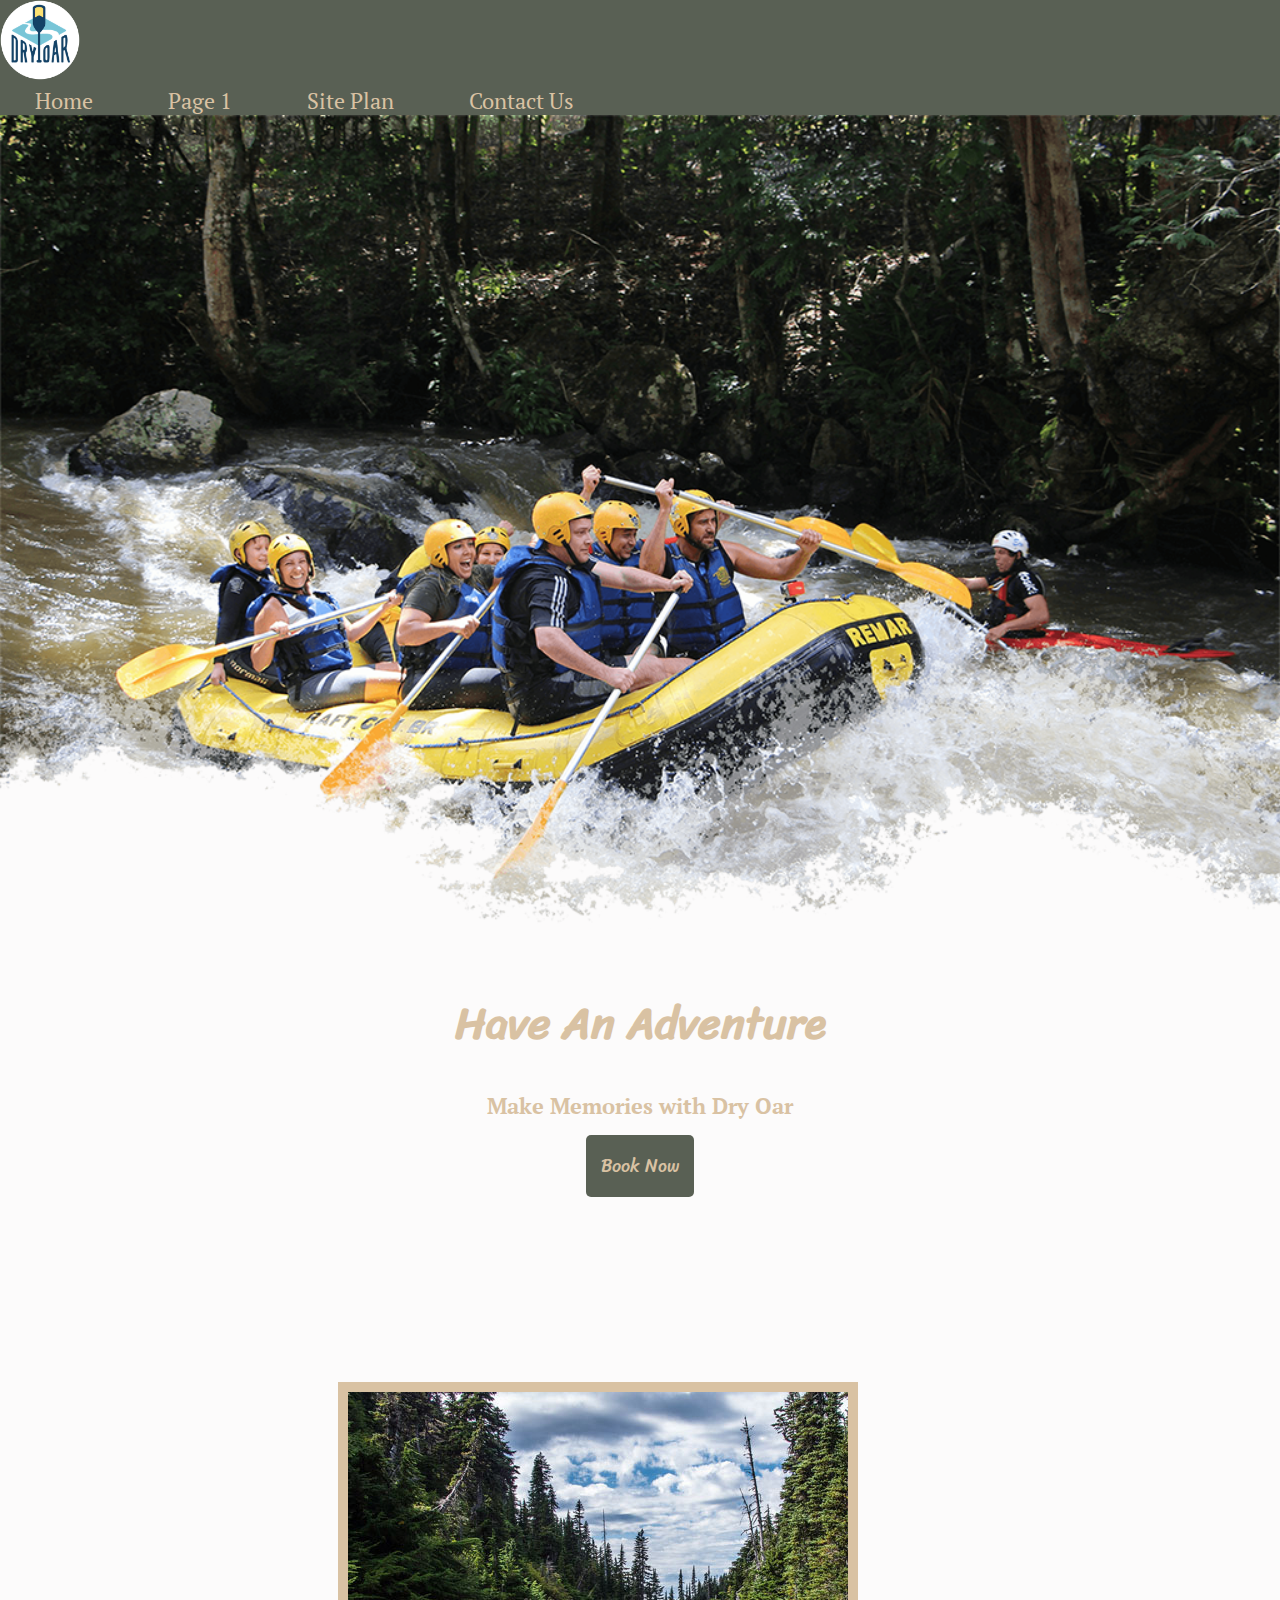
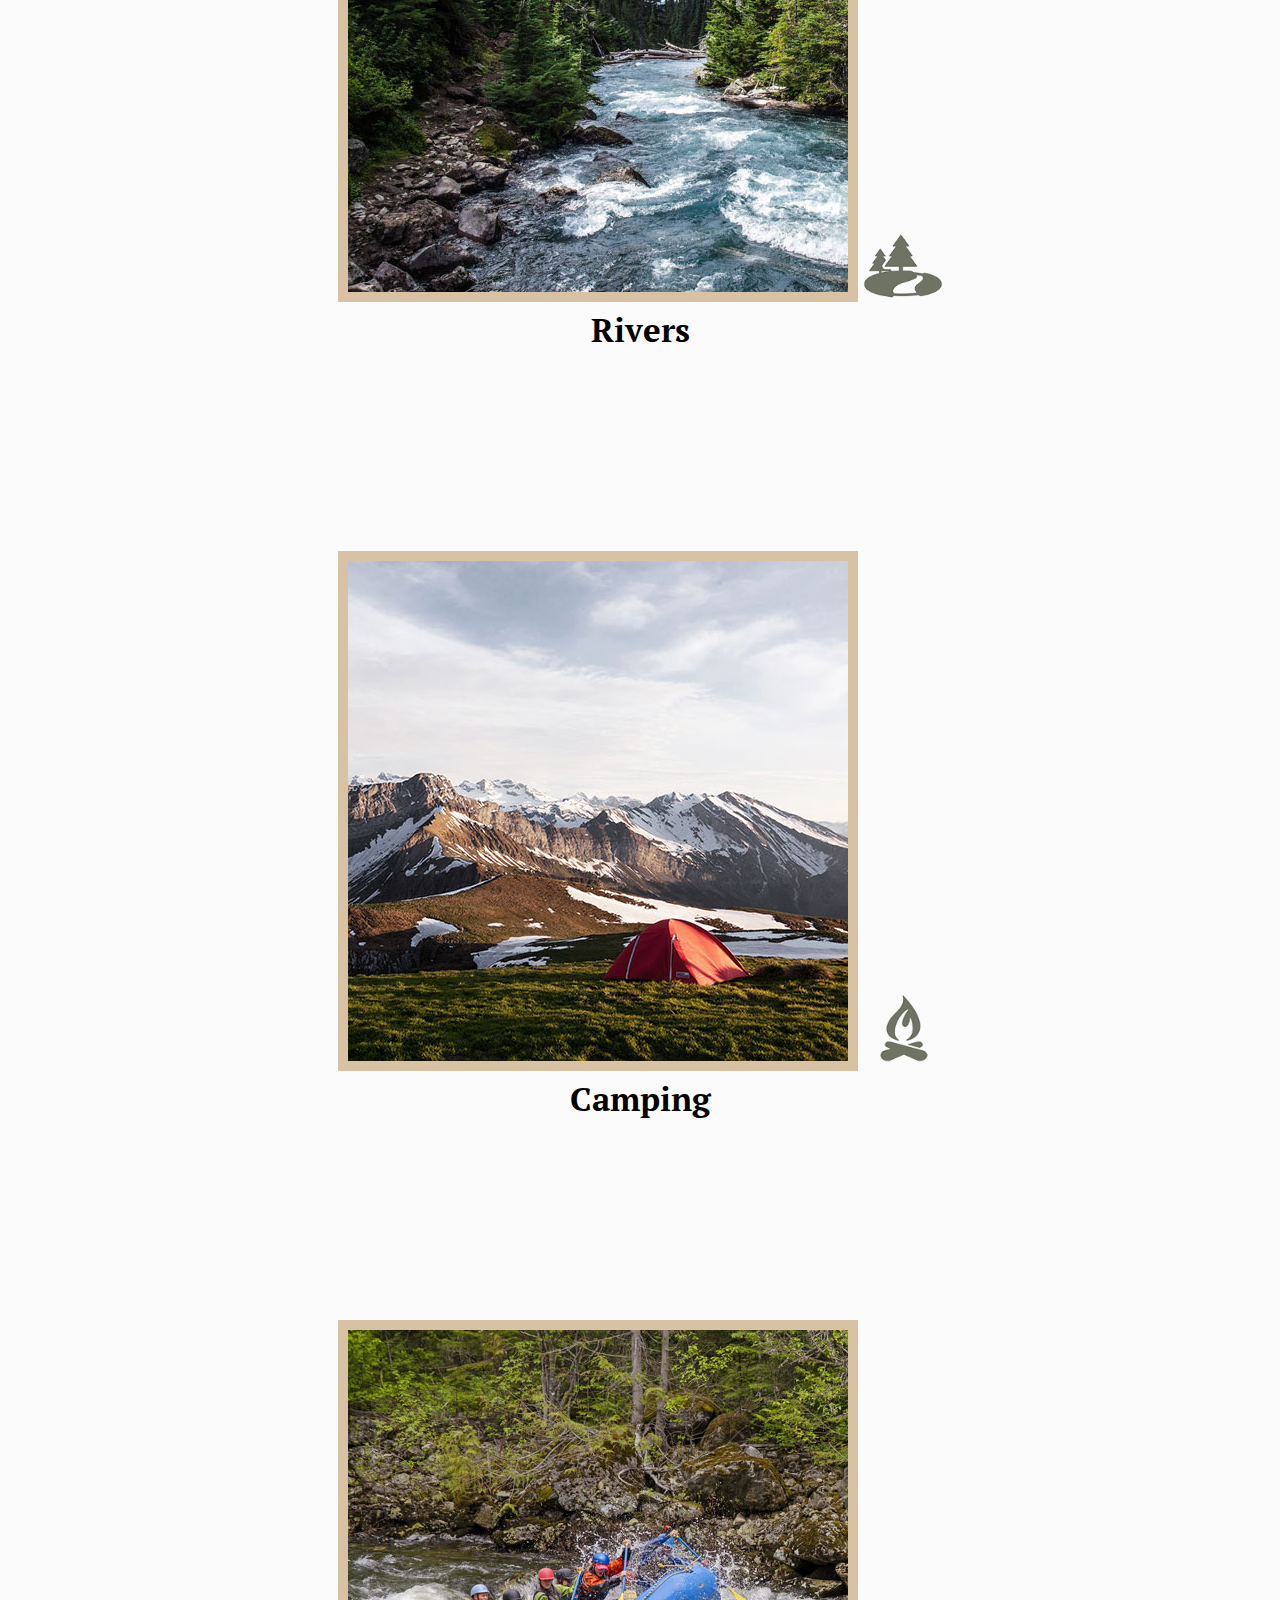
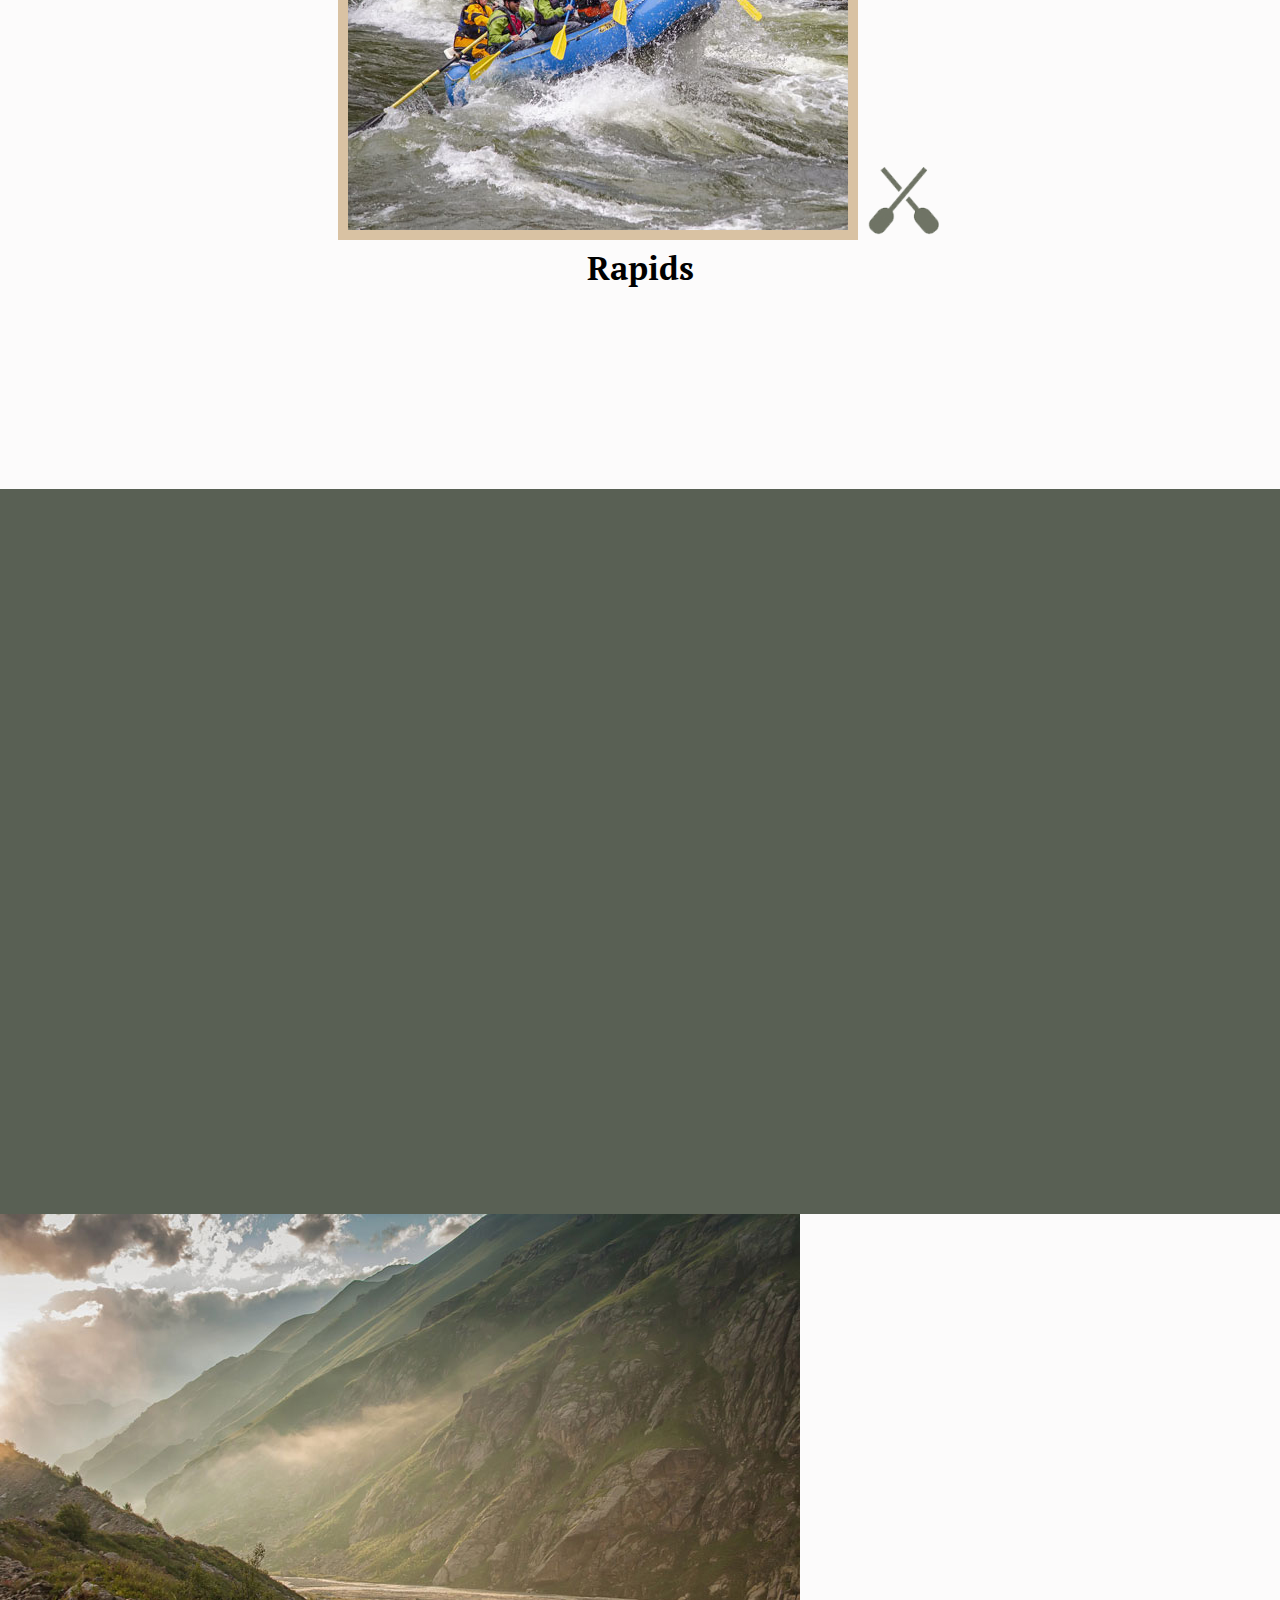
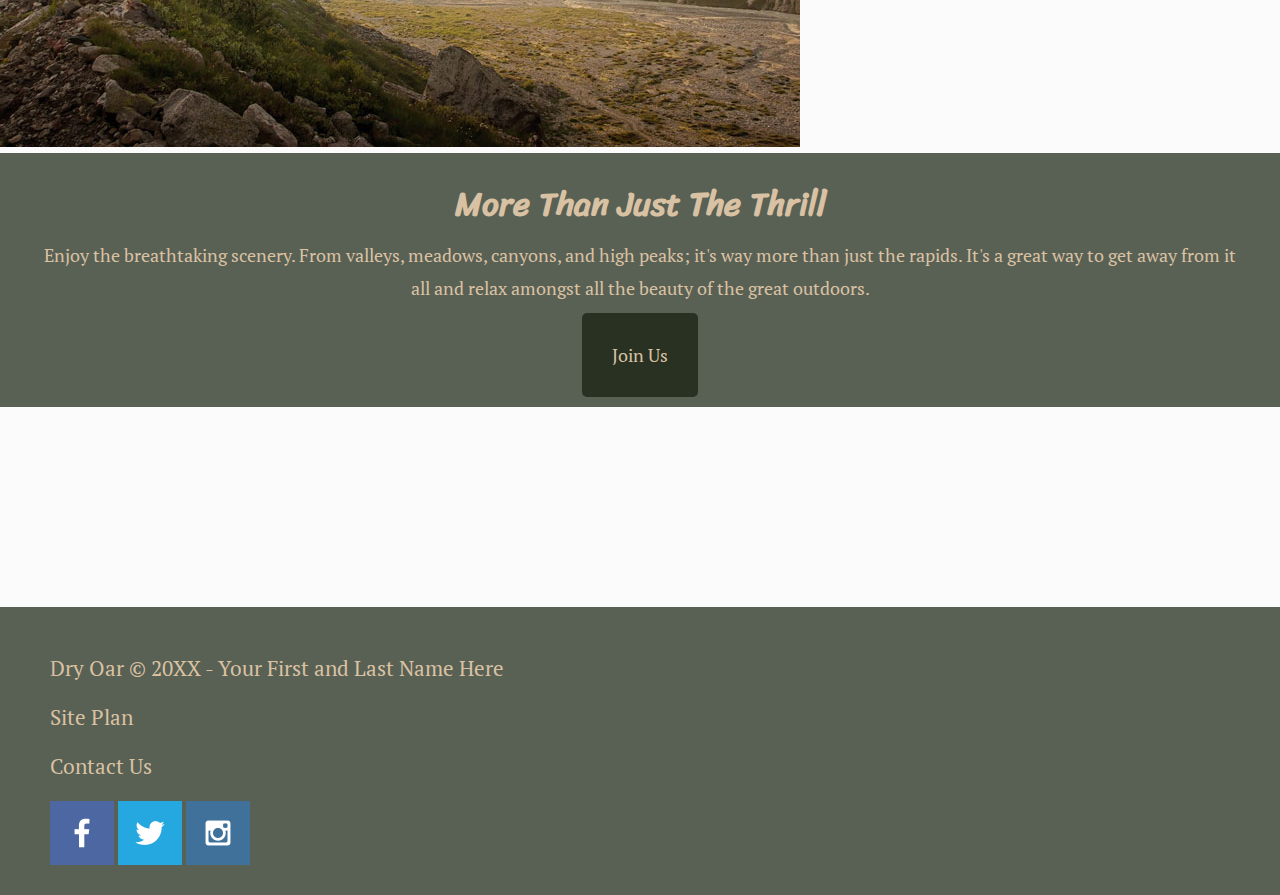
==== commit b6173245: "adding css to my wrr page" ====
--- a/wwr/index.html
+++ b/wwr/index.html
@@ -15,7 +15,7 @@
                 </a>
                 <nav>
                     <a href="index.html">Home</a>
-                    <a href="#">Page 2</a>
+                    <a href="#">Page 1</a>
                     <a href="site-plan-rafting.html">Site Plan</a>
                     <a href="contactus.html">Contact Us</a>
                 </nav>
--- a/wwr/styles/style.css
+++ b/wwr/styles/style.css
@@ -1,5 +1,11 @@
-#content{max-width: 1600px; margin: 0 auto; text-align: center; }
-nav a{text-align: center; }
+@import url('https://fonts.googleapis.com/css2?family=PT+Serif:ital@1&family=Sriracha&display=swap');
+
+main section img{box-sizing: border-box;}
+.msg {background-color: #6f7364; line-height: 1.5em;}
+
+#content{max-width: 1600px; margin: 0 auto; text-align: left; }
+#logo_link{padding-top: 5px}
+nav a{text-align: center; color:#fcfbfb; text-decoration: none; padding: 35px; }
 #hero-msg h1{text-align: center; }
 #hero-msg h4{text-align: center; }
 #hero-img{width: 100%; }
@@ -7,35 +13,44 @@
 main section{text-align: center; }
 #background{height: 725px;}
 
-body{background-color: #fcfbfb; }
+body{background-color: #fcfbfb; font-family: 'PT Serif', 'Sriracha', sans-serif; 
+    font-size: 22px; margin: 0; padding: 0; }
+h2{margin: 0; }
 header{background-color:rgba(20,30,13, .7);}
 nav a:hover{background-color: black; color: #d9c2a3; text-decoration: none; }
-.book{background-color:rgba(20,30,13, .7); }
-.join{background-color:rgba(20,30,13, .7);}
+.book{background-color:rgba(20,30,13, .7); 
+    font-family: 'Sriracha', 'PT Serif', sans-serif; font-size: 18px; padding: 15px; margin-top: 50px; }
+.join{background-color:rgba(20,30,13, .7); padding: 30px; color: #d9c2a3; font-family: 'PT Serif', 'Sriracha', sans-serif; 
+    font-size: 18px; margin-top: 50px; }
 .book:hover{background-color:rgba(20,30,13, .7);}
 .join:hover{background-color:rgba(20,30,13, .7);}
 #background{background-color:rgba(20,30,13, .7);}
-.msg{background-color:rgba(20,30,13, .7);}
+.msg{background-color:rgba(20,30,13, .7); padding: 35px; }
 footer{background-color:rgba(20,30,13, .7);}
 
 nav a{color: #d9c2a3; }
 nav a:hover{color: #d9c2a3; }
-.home-title{color: #d9c2a3; }
-h4{color: #d9c2a3; }
+.home-title{color: #d9c2a3; font-family: 'Sriracha', 'PT Serif', sans-serif; font-size: 2em; margin-top: 10px;}
+h4{color: #d9c2a3; font-family: 'PT Serif', 'Sriracha', sans-serif; font-size: 1em;}
 .book{color: #d9c2a3; }
-.join{color: #d9c2a3; }
 .book:hover{color: #d9c2a3; }
 .join:hover{color: #d9c2a3; }
-.msg h2{color: #d9c2a3; }
-.msg p{color: #d9c2a3; }
-footer{color: #d9c2a3; }
+.msg h2{color: #d9c2a3; font-family: 'Sriracha', 'PT Serif', sans-serif; font-size: 1.5em;}
+.msg p{color: #d9c2a3; font-family: 'PT Serif', 'Sriracha', sans-serif; font-size: .8em; padding-bottom: 15px; }
+footer{color: #d9c2a3; font-family: 'PT Serif', 'Sriracha', sans-serif; font-size: .8em; padding: 25px 50px;
+    margin-top: 200px; }
 footer a{color: #d9c2a3; }
 footer a:hover{color: #d9c2a3; }
 
-.icon {width: 80px; }
+.icon {width: 80px; padding-top: 10px; }
 .logo{width: 80px; }
-.book{text-decoration: none; }
-.join{text-decoration: none; }
+.book{text-decoration: none; border-radius: 5px; }
+.join{text-decoration: none; border-radius: 5px; }
 footer a{text-decoration: none; }
 footer p{font-size: 1.2em; }
-footer p a:hover{text-decoration: underline; }+footer p a:hover{text-decoration: underline; }
+footer.social img{padding-top: 15px}
+.rivers-card{margin: 200px 0; }
+.camping-card{margin: 200px 0;}
+.rapids-card{margin: 200px 0;}
+.card-img{border: 10px solid #d9c2a3;}
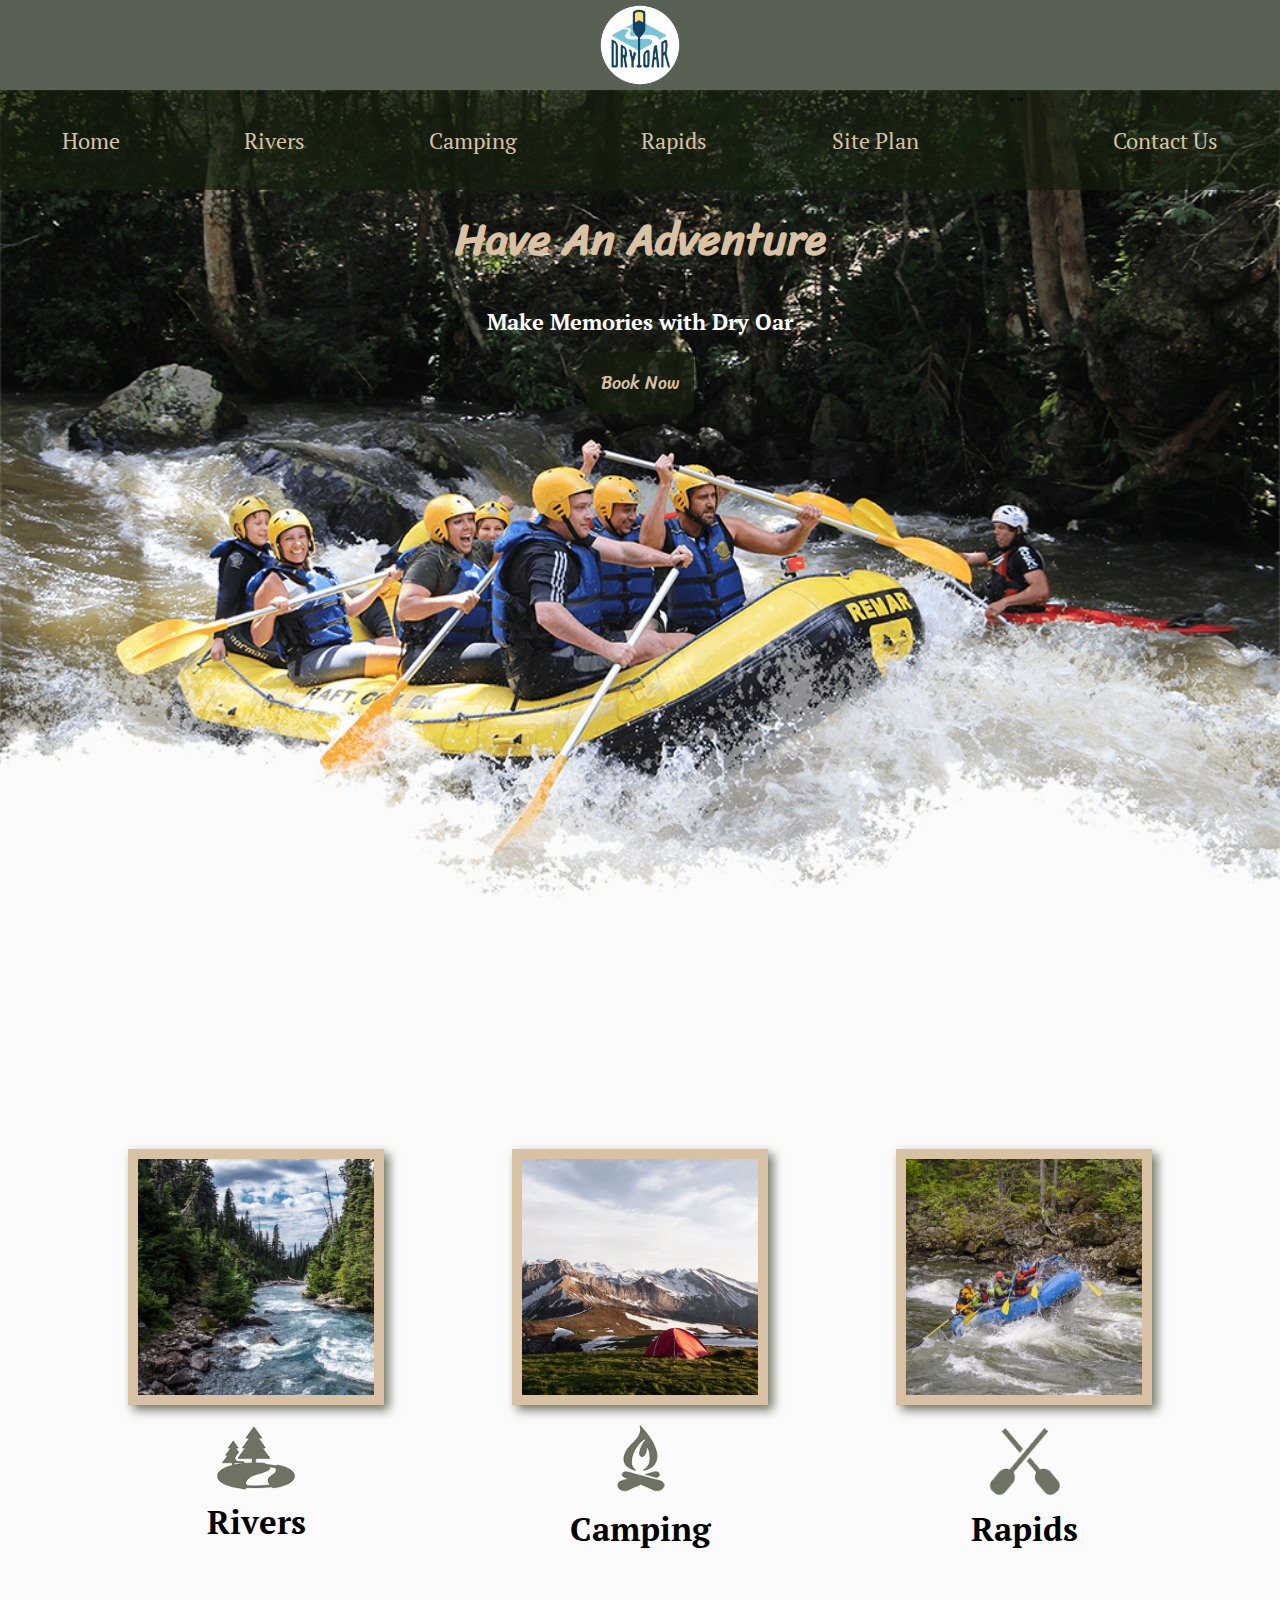
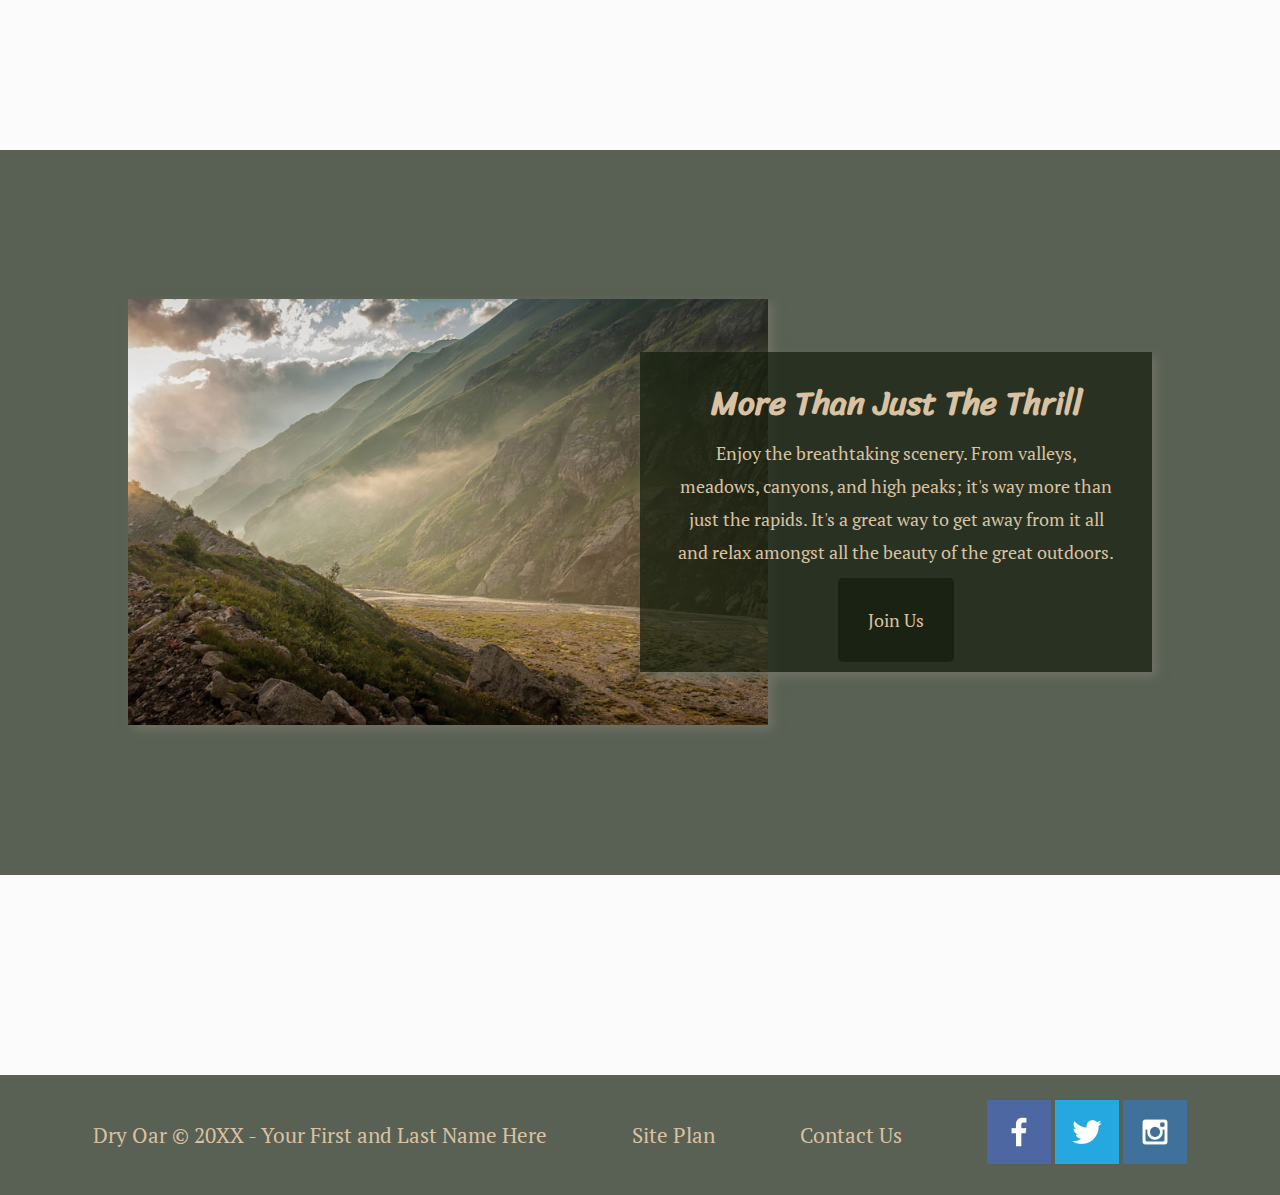
==== commit 9749d0ea: "added three new sub pages and updated all of my html and css." ====
--- a/wwr/index.html
+++ b/wwr/index.html
@@ -15,8 +15,10 @@
                 </a>
                 <nav>
                     <a href="index.html">Home</a>
-                    <a href="#">Page 1</a>
-                    <a href="site-plan-rafting.html">Site Plan</a>
+                    <a href="rivers.html">Rivers</a>
+                    <a href="camping.html">Camping</a>
+                    <a href="rapids.html">Rapids</a>
+                    <a href="site-plan-rafting.html">Site Plan</a>""
                     <a href="contactus.html">Contact Us</a>
                 </nav>
             </header>
--- a/wwr/styles/style.css
+++ b/wwr/styles/style.css
@@ -1,14 +1,86 @@
 @import url('https://fonts.googleapis.com/css2?family=PT+Serif:ital@1&family=Sriracha&display=swap');
 
 main section img{box-sizing: border-box;}
-.msg {background-color: #6f7364; line-height: 1.5em;}
+.msg {
+    background-color: #6f7364; line-height: 1.5em;
+    padding: 35px;
+    grid-column: 6/10;
+    grid-row: 6/7;
+    box-shadow: 5px 5px 10px #6f7364;
+}
 
 #content{max-width: 1600px; margin: 0 auto; text-align: left; }
-#logo_link{padding-top: 5px}
+#logo_link{
+    padding-top: 5px;
+    justify-self: center;
+    align-self: center;
+}
 nav a{text-align: center; color:#fcfbfb; text-decoration: none; padding: 35px; }
 #hero-msg h1{text-align: center; }
-#hero-msg h4{text-align: center; }
+#hero-msg h4{
+    color: white;
+    text-align: center; }
 #hero-img{width: 100%; }
+#hero{ 
+    display: grid;
+    grid-template-columns: 1fr 3fr 1fr;
+    margin-top: -100px;
+}
+#hero-box{
+    grid-column: 1/4;
+    grid-row: 1/3;
+    z-index: -1;
+}
+#hero-msg{
+    grid-column: 2/3;
+    grid-row: 1/2;
+    margin-top: 100px;
+}
+.home-grid{
+    display: grid;
+    grid-template-columns: repeat(10, 1fr);
+}
+.card-img{
+    border: 10px solid #d9c2a3;
+    transition: transform .5s;
+    box-shadow: 5px 5px 10px #6f7364;
+}
+.card-img:hover{
+    opacity: .6;
+    transform: scale(1.1);
+}
+.card-img, .mountains {
+    width: 100%;
+}
+.mountains{
+    grid-column: 2/7;
+    grid-row: 5/8;
+    box-shadow: 5px 5px 10px #6f7364;
+}
+.rivers-card{
+    grid-column: 2/4;
+    grid-row: 2/3;
+}
+.camping-card{
+    grid-column: 5/7;
+    grid-row: 2/3;
+}
+.rapids-card{
+    grid-column: 8/10;
+    grid-row: 2/3;
+}
+#background{
+    grid-column: 1/11;
+    grid-row: 4/9;
+}
+.mountains{
+    grid-column: 2/7;
+    grid-row: 5/8;
+}
+.msg{
+    grid-column: 6/10;
+    grid-row: 6/7;
+}
 .button-box{text-align: center; }
 main section{text-align: center; }
 #background{height: 725px;}
@@ -16,7 +88,15 @@
 body{background-color: #fcfbfb; font-family: 'PT Serif', 'Sriracha', sans-serif; 
     font-size: 22px; margin: 0; padding: 0; }
 h2{margin: 0; }
-header{background-color:rgba(20,30,13, .7);}
+header{
+    display: grid;
+    grid-template: 150px auto;
+    background-color:rgba(20,30,13, .7);
+}
+nav{ 
+    display: flex;
+    justify-content: space-around;
+}
 nav a:hover{background-color: black; color: #d9c2a3; text-decoration: none; }
 .book{background-color:rgba(20,30,13, .7); 
     font-family: 'Sriracha', 'PT Serif', sans-serif; font-size: 18px; padding: 15px; margin-top: 50px; }
@@ -26,7 +106,14 @@
 .join:hover{background-color:rgba(20,30,13, .7);}
 #background{background-color:rgba(20,30,13, .7);}
 .msg{background-color:rgba(20,30,13, .7); padding: 35px; }
-footer{background-color:rgba(20,30,13, .7);}
+footer{
+    background-color:rgba(20,30,13, .7);
+    padding: 25px 50px;
+    margin-top: 200px;
+    display: flex;
+    justify-content: space-around;
+    align-items: center;
+}
 
 nav a{color: #d9c2a3; }
 nav a:hover{color: #d9c2a3; }
@@ -53,4 +140,47 @@
 .rivers-card{margin: 200px 0; }
 .camping-card{margin: 200px 0;}
 .rapids-card{margin: 200px 0;}
-.card-img{border: 10px solid #d9c2a3;}
+    
+
+
+@media screen and (max-width: 900px) {
+    #hero, .home-grid {
+        display: block;
+        height: auto;
+    }
+    nav, footer {
+        flex-direction: column;
+    }
+    nav a {
+        display: block;
+        padding: 15px;
+    }
+    #hero {
+        margin-top: 0;
+    }
+    #hero-msg {
+        margin-top: 0;
+    }
+    #hero-msg h4 {
+        display: none;
+    }
+    .home-title {
+        font-size: 25px;
+        color: #6f7364;
+    }
+    .rivers-card, .camping-card, .rapids-card { 
+        margin: 50px auto;
+        width: 60%;
+    }
+    #background {
+        display: none;
+    }
+    .mountains, .msg {
+        width: 80%;
+        display: block;
+        margin: 0 auto;
+    }
+    footer {
+        margin-top: 25px;
+    }
+}